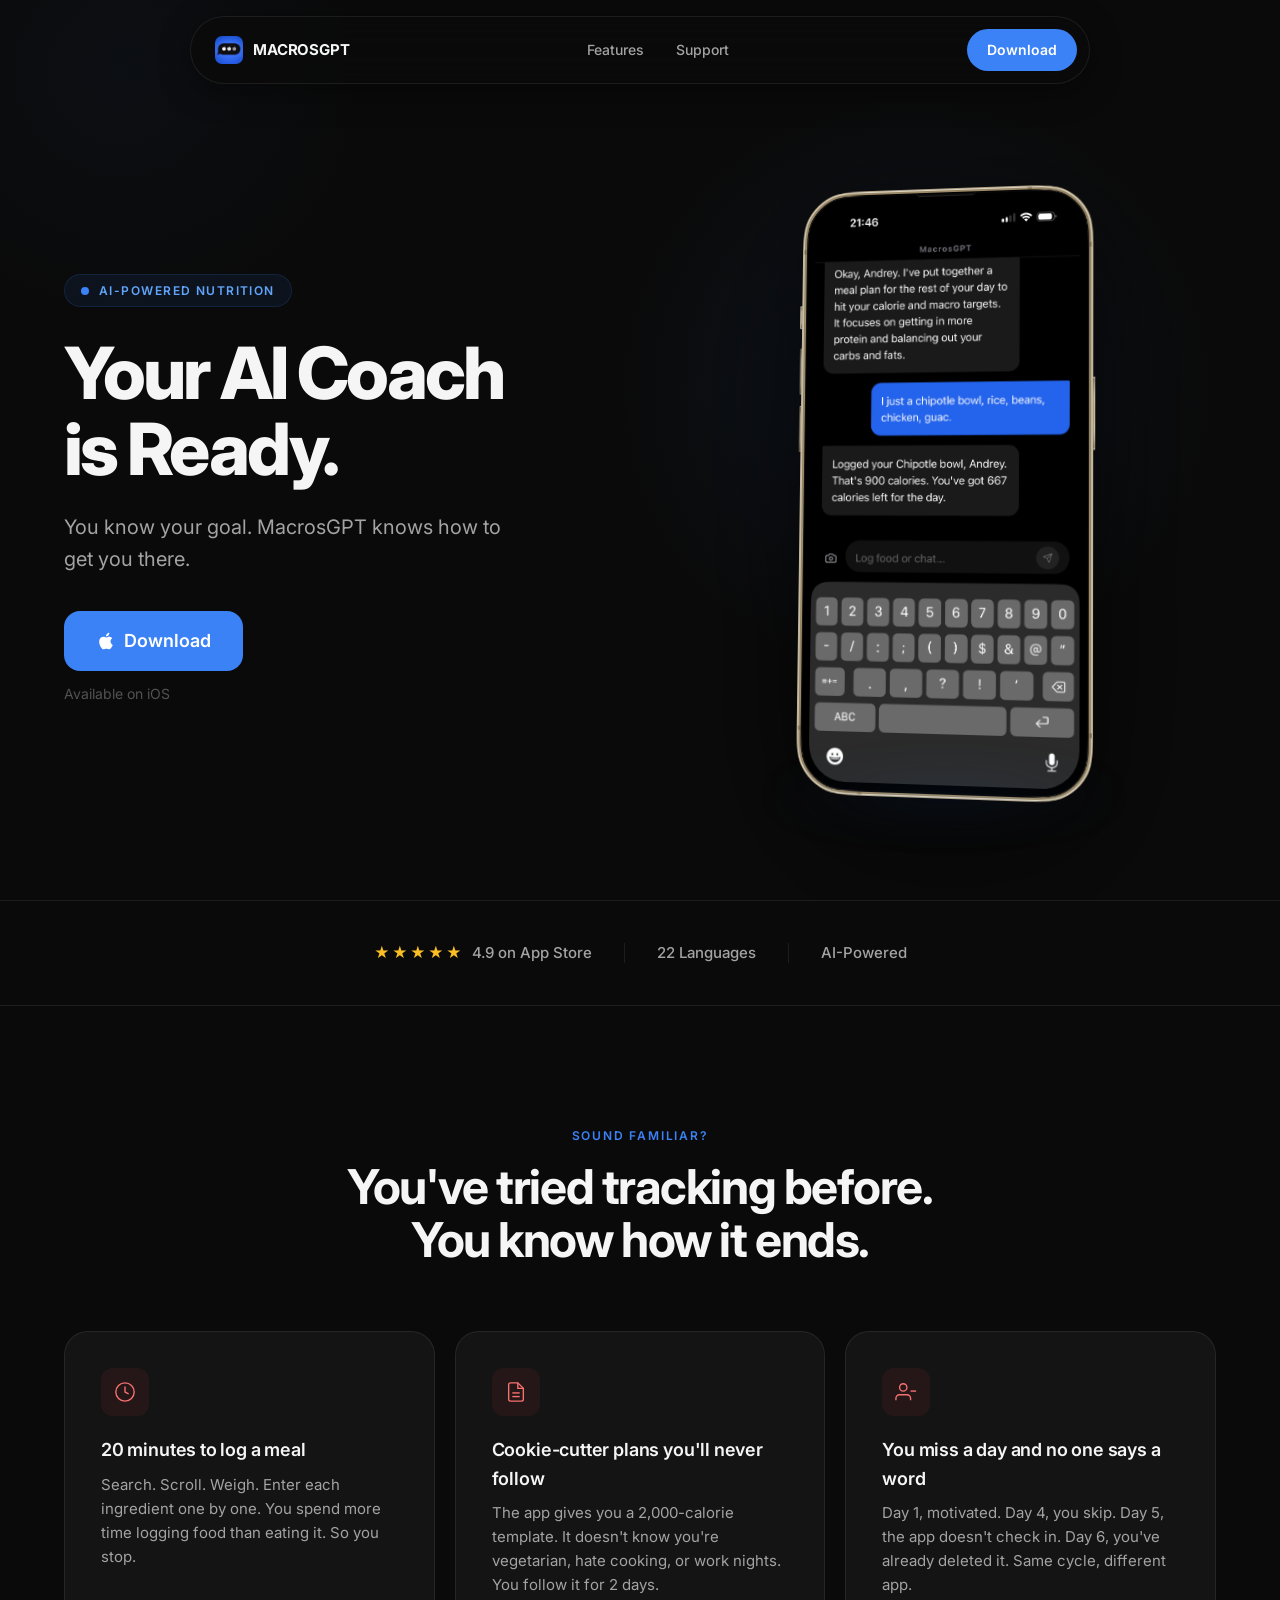
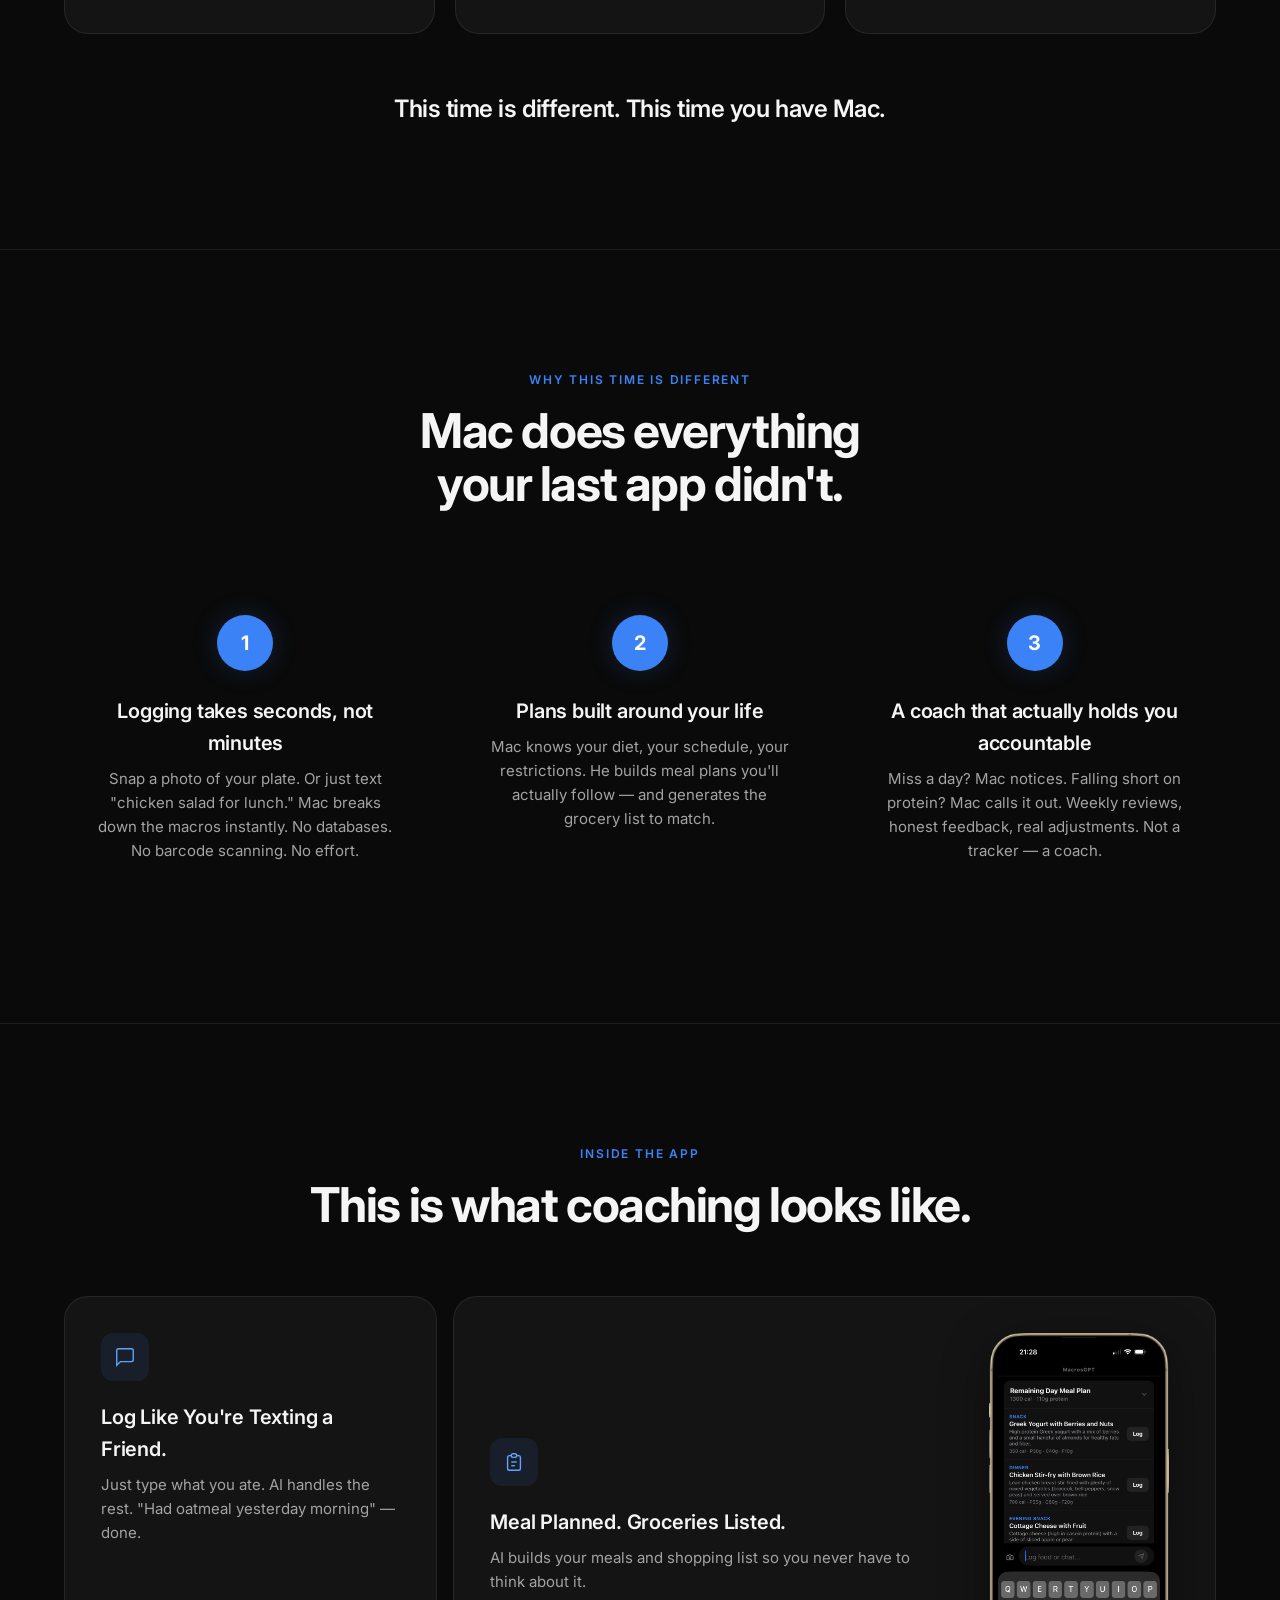
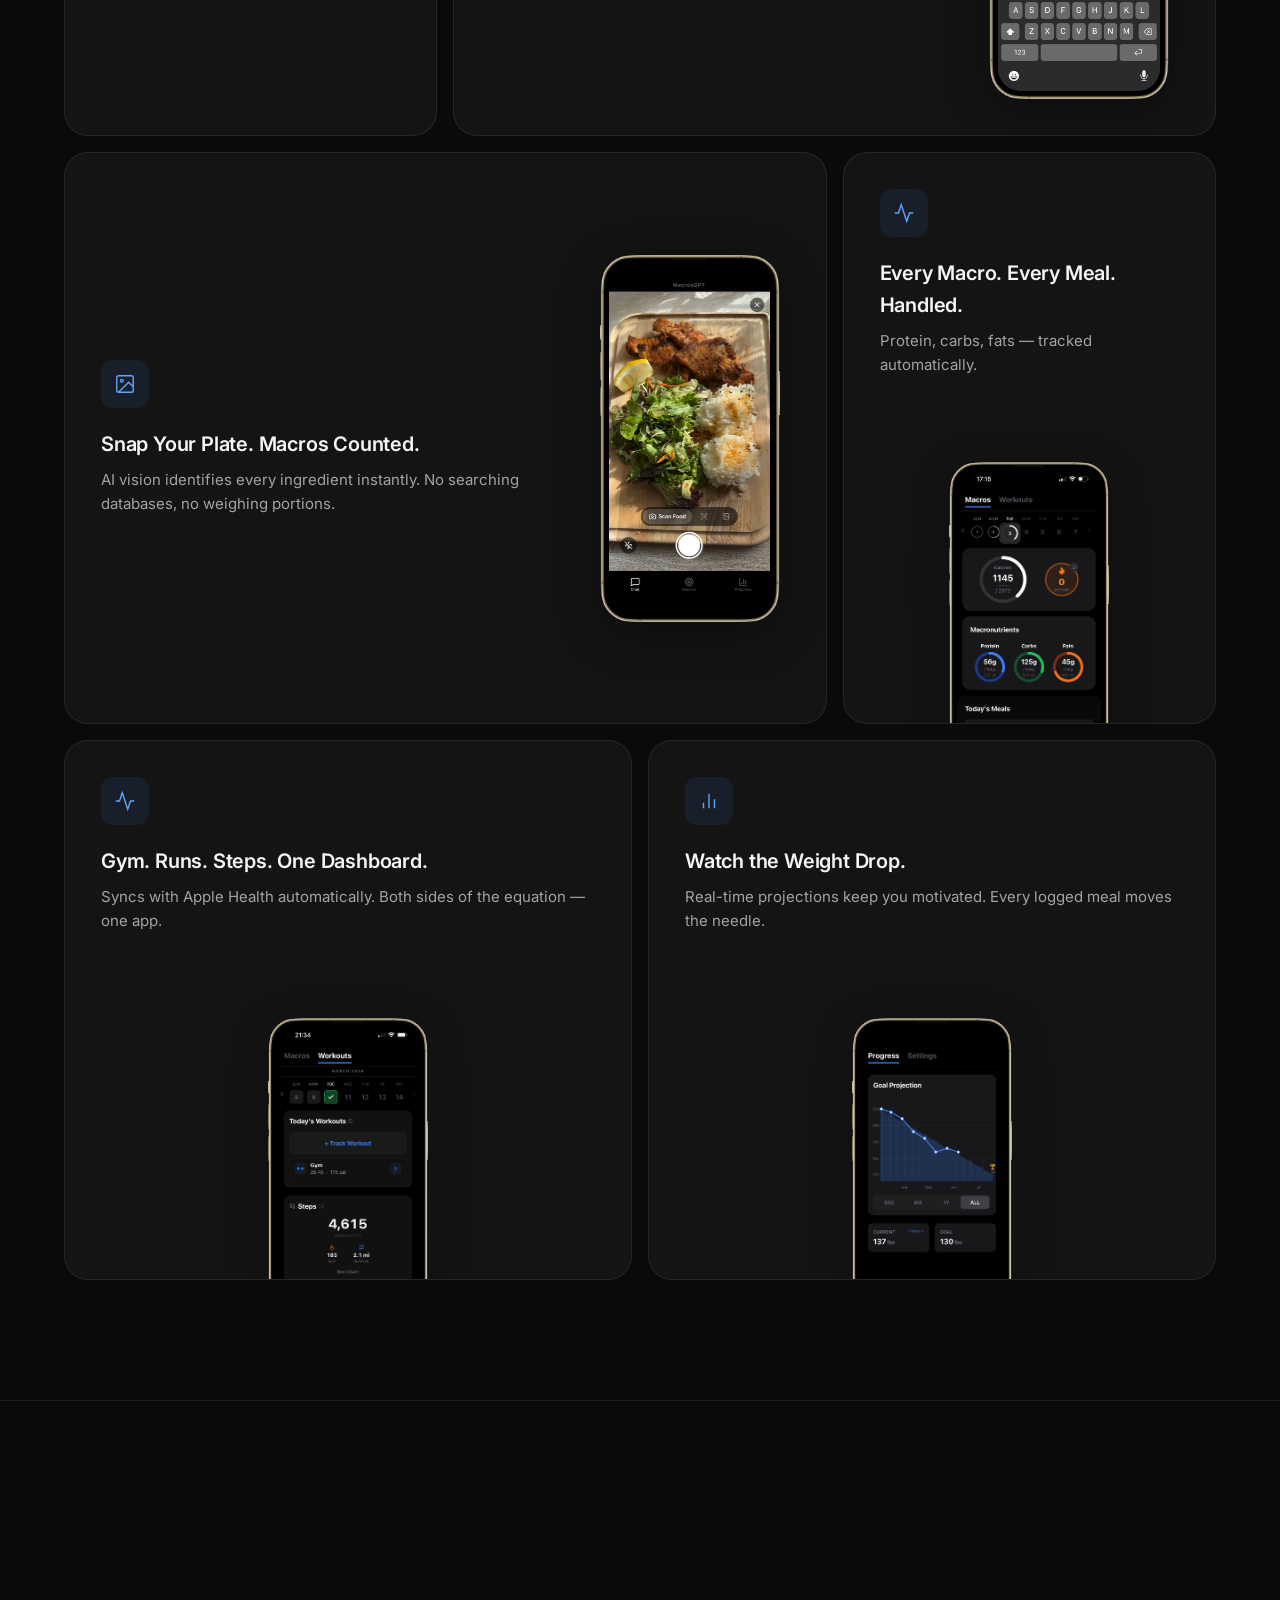
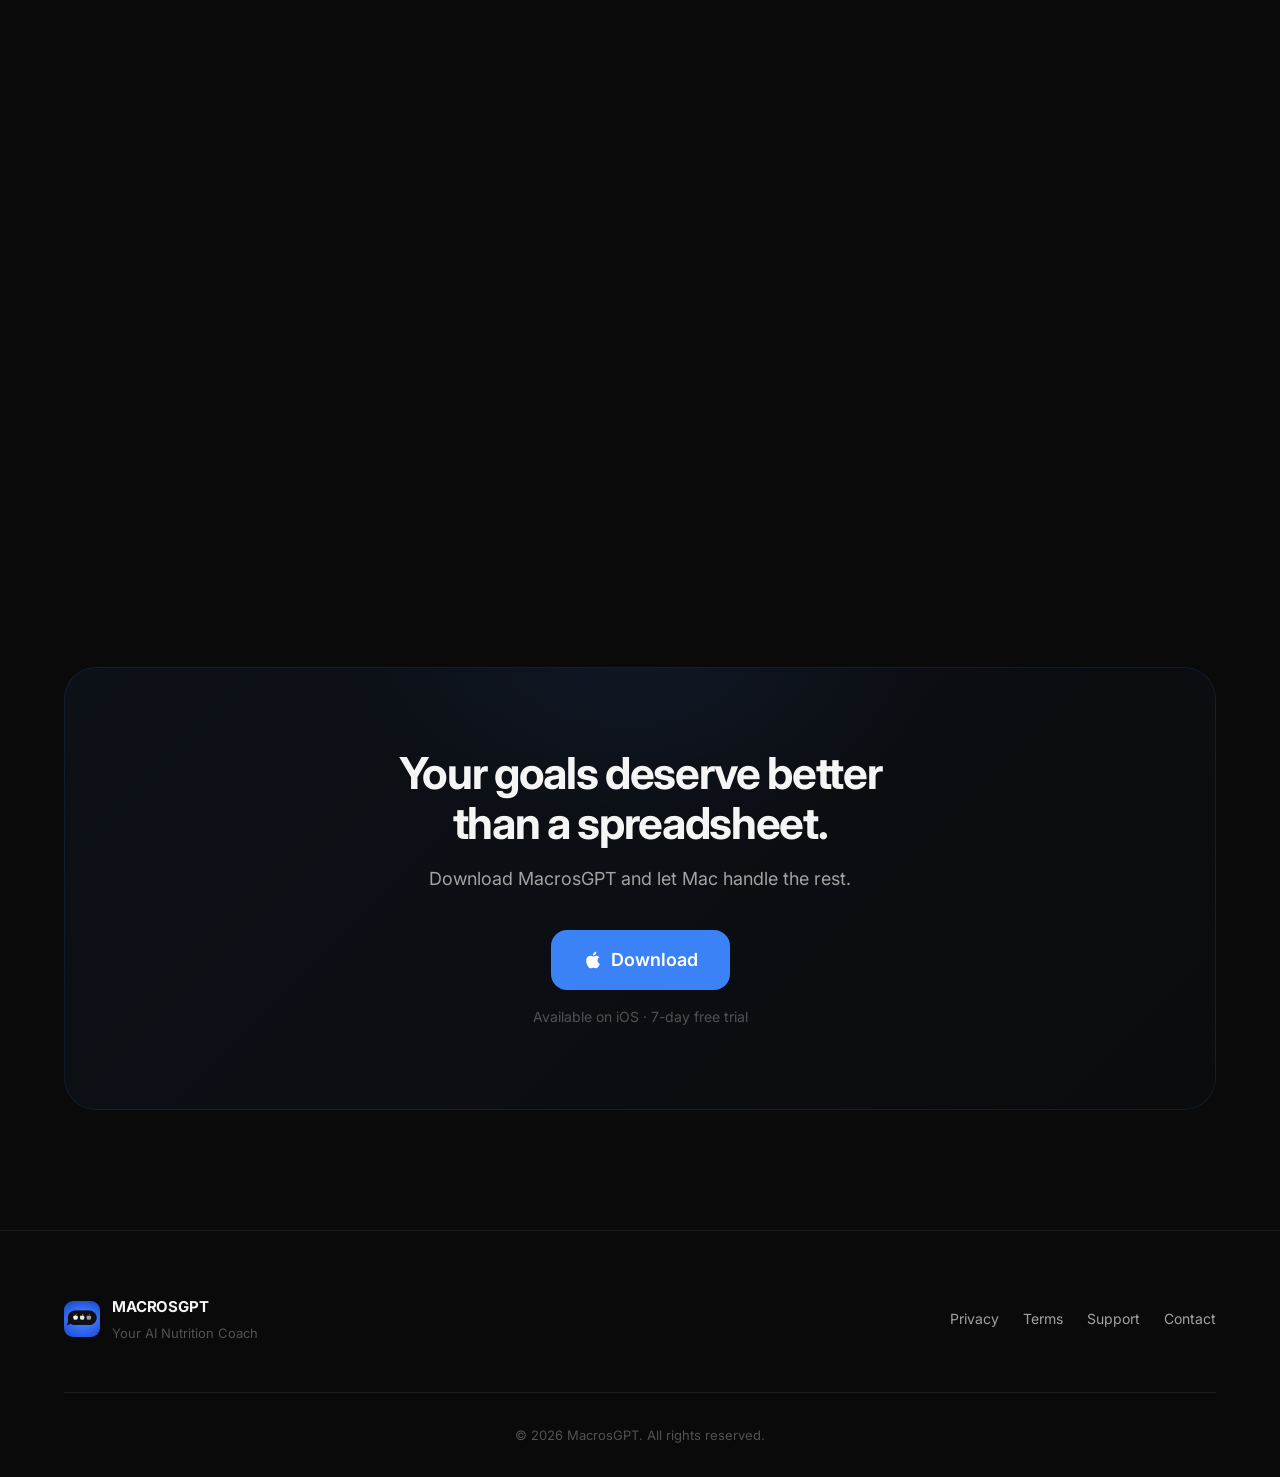
==== index.html @ 5e770112 "Initial commit: MacrosGPT landing page" ====
<!DOCTYPE html>
<html lang="en">

<head>
    <meta charset="UTF-8">
    <meta name="viewport" content="width=device-width, initial-scale=1.0">

    <!-- SEO -->
    <title>MacrosGPT — Your AI Nutrition Coach</title>
    <meta name="description"
        content="Stop counting calories. Snap a photo, chat with your AI coach Mac, and hit your macros effortlessly. Available on iOS.">
    <meta name="keywords"
        content="AI nutrition coach, macro tracker, calorie tracking app, AI food logging, meal planning app, MacrosGPT">

    <!-- Open Graph -->
    <meta property="og:title" content="MacrosGPT — Your AI Nutrition Coach">
    <meta property="og:description" content="Snap a photo. Chat with Mac. Hit your macros. Available on iOS.">
    <meta property="og:type" content="website">
    <meta property="og:url" content="https://macrosgpt.app">
    <meta property="og:image:width" content="1200">
    <meta property="og:image:height" content="630">

    <!-- Twitter -->
    <meta name="twitter:card" content="summary_large_image">
    <meta name="twitter:title" content="MacrosGPT — Your AI Nutrition Coach">
    <meta name="twitter:description" content="Snap a photo. Chat with Mac. Hit your macros.">

    <!-- App -->
    <meta name="apple-itunes-app" content="app-id=6756399923">
    <meta name="theme-color" content="#0a0a0a">
    <link rel="canonical" href="https://macrosgpt.app">

    <!-- Fonts -->
    <link rel="preconnect" href="https://fonts.googleapis.com">
    <link rel="preconnect" href="https://fonts.gstatic.com" crossorigin>
    <link href="https://fonts.googleapis.com/css2?family=Inter:wght@400;500;600;700;800&display=swap" rel="stylesheet">

    <!-- Styles -->
    <link rel="stylesheet" href="styles.css">
</head>

<body>
    <!-- Floating Nav Pill -->
    <nav class="nav-pill" id="nav">
        <div class="nav-inner">
            <a href="#" class="nav-logo">
                <img src="assets/icon.png" alt="" class="nav-icon">
                MACROSGPT
            </a>
            <div class="nav-links">
                <a href="#features" class="nav-link">Features</a>
                <a href="support.html" class="nav-link">Support</a>
            </div>
            <a href="https://apps.apple.com/app/id6756399923" class="nav-cta" target="_blank"
                rel="noopener">Download</a>
            <button class="mobile-menu-btn" id="mobile-menu-btn" aria-label="Toggle menu">
                <span></span>
                <span></span>
                <span></span>
            </button>
        </div>
    </nav>

    <!-- Mobile Menu -->
    <div class="mobile-menu" id="mobile-menu">
        <nav class="mobile-nav">
            <a href="#features" class="mobile-nav-link">Features</a>
            <a href="support.html" class="mobile-nav-link">Support</a>
            <a href="https://apps.apple.com/app/id6756399923" class="btn btn-primary" target="_blank"
                rel="noopener">Download</a>
        </nav>
    </div>

    <main>
        <!-- Hero -->
        <section class="hero">
            <div class="hero-glow"></div>
            <div class="hero-glow-2"></div>
            <div class="container hero-grid">
                <div class="hero-content">
                    <div class="micro-badge fade-in">
                        <span class="pulse-dot"></span>
                        AI-Powered Nutrition
                    </div>
                    <h1 class="hero-title fade-in">Your AI Coach<br>is Ready.</h1>
                    <p class="hero-sub fade-in">
                        You know your goal. MacrosGPT knows how to get you there.
                    </p>
                    <div class="hero-cta fade-in">
                        <a href="https://apps.apple.com/app/id6756399923" class="btn btn-primary btn-lg"
                            target="_blank" rel="noopener">
                            <svg class="btn-icon" viewBox="0 0 24 24" fill="currentColor" width="20" height="20">
                                <path
                                    d="M18.71 19.5c-.83 1.24-1.71 2.45-3.05 2.47-1.34.03-1.77-.79-3.29-.79-1.53 0-2 .77-3.27.82-1.31.05-2.3-1.32-3.14-2.53C4.25 17 2.94 12.45 4.7 9.39c.87-1.52 2.43-2.48 4.12-2.51 1.28-.02 2.5.87 3.29.87.78 0 2.26-1.07 3.81-.91.65.03 2.47.26 3.64 1.98-.09.06-2.17 1.28-2.15 3.81.03 3.02 2.65 4.03 2.68 4.04-.03.07-.42 1.44-1.38 2.83M13 3.5c.73-.83 1.94-1.46 2.94-1.5.13 1.17-.34 2.35-1.04 3.19-.69.85-1.83 1.51-2.95 1.42-.15-1.15.41-2.35 1.05-3.11z" />
                            </svg>
                            Download
                        </a>
                        <span class="hero-note">Available on iOS</span>
                    </div>
                </div>
                <div class="hero-phone fade-in">
                    <div class="phone-mockup phone-mockup-hero">
                        <img src="assets/mockup.png" class="mockup-frame" alt="" draggable="false">
                        <img src="assets/screen-chat.png" class="mockup-screen"
                            alt="MacrosGPT AI chat interface — snap a photo, get instant macro breakdown"
                            loading="eager">
                    </div>
                </div>
            </div>
        </section>

        <!-- Social Proof Bar -->
        <section class="proof-bar">
            <div class="container">
                <div class="proof-items fade-in">
                    <div class="proof-item">
                        <span class="proof-stars">★★★★★</span>
                        <span>4.9 on App Store</span>
                    </div>
                    <div class="proof-divider"></div>
                    <div class="proof-item">
                        <span>22 Languages</span>
                    </div>
                    <div class="proof-divider"></div>
                    <div class="proof-item">
                        <span>AI-Powered</span>
                    </div>
                </div>
            </div>
        </section>

        <!-- Problem -->
        <section class="problem">
            <div class="container">
                <span class="section-label fade-in">SOUND FAMILIAR?</span>
                <h2 class="section-title fade-in">You've tried tracking before.<br>You know how it ends.</h2>
                <div class="problem-grid">
                    <div class="problem-card fade-in">
                        <div class="problem-icon">
                            <svg viewBox="0 0 24 24" fill="none" stroke="currentColor" stroke-width="1.5">
                                <circle cx="12" cy="12" r="10" />
                                <polyline points="12 6 12 12 16 14" />
                            </svg>
                        </div>
                        <h3>20 minutes to log a meal</h3>
                        <p>Search. Scroll. Weigh. Enter each ingredient one by one. You spend more time logging food than eating it. So you stop.</p>
                    </div>
                    <div class="problem-card fade-in">
                        <div class="problem-icon">
                            <svg viewBox="0 0 24 24" fill="none" stroke="currentColor" stroke-width="1.5">
                                <path d="M14 2H6a2 2 0 00-2 2v16a2 2 0 002 2h12a2 2 0 002-2V8z" />
                                <polyline points="14 2 14 8 20 8" />
                                <line x1="16" y1="13" x2="8" y2="13" />
                                <line x1="16" y1="17" x2="8" y2="17" />
                            </svg>
                        </div>
                        <h3>Cookie-cutter plans you'll never follow</h3>
                        <p>The app gives you a 2,000-calorie template. It doesn't know you're vegetarian, hate cooking, or work nights. You follow it for 2 days.</p>
                    </div>
                    <div class="problem-card fade-in">
                        <div class="problem-icon">
                            <svg viewBox="0 0 24 24" fill="none" stroke="currentColor" stroke-width="1.5">
                                <path d="M17 21v-2a4 4 0 00-4-4H5a4 4 0 00-4 4v2" />
                                <circle cx="9" cy="7" r="4" />
                                <line x1="23" y1="11" x2="17" y2="11" />
                            </svg>
                        </div>
                        <h3>You miss a day and no one says a word</h3>
                        <p>Day 1, motivated. Day 4, you skip. Day 5, the app doesn't check in. Day 6, you've already deleted it. Same cycle, different app.</p>
                    </div>
                </div>
                <p class="problem-transition fade-in">This time is different. This time you have Mac.</p>
            </div>
        </section>

        <!-- How It Works (Solution) -->
        <section class="how-it-works">
            <div class="container">
                <span class="section-label fade-in">WHY THIS TIME IS DIFFERENT</span>
                <h2 class="section-title fade-in">Mac does everything<br>your last app didn't.</h2>
                <div class="steps-grid">
                    <div class="step fade-in">
                        <div class="step-number">1</div>
                        <h3>Logging takes seconds, not minutes</h3>
                        <p>Snap a photo of your plate. Or just text "chicken salad for lunch." Mac breaks down the macros instantly. No databases. No barcode scanning. No effort.</p>
                    </div>
                    <div class="step fade-in">
                        <div class="step-number">2</div>
                        <h3>Plans built around your life</h3>
                        <p>Mac knows your diet, your schedule, your restrictions. He builds meal plans you'll actually follow — and generates the grocery list to match.</p>
                    </div>
                    <div class="step fade-in">
                        <div class="step-number">3</div>
                        <h3>A coach that actually holds you accountable</h3>
                        <p>Miss a day? Mac notices. Falling short on protein? Mac calls it out. Weekly reviews, honest feedback, real adjustments. Not a tracker — a coach.</p>
                    </div>
                </div>
            </div>
        </section>

        <!-- Features Bento -->
        <section class="features" id="features">
            <div class="container">
                <span class="section-label fade-in">INSIDE THE APP</span>
                <h2 class="section-title fade-in">This is what coaching looks like.</h2>
                <div class="bento-grid">
                    <!-- Text Logging — text only -->
                    <div class="bento-card fade-in">
                        <div class="bento-icon">
                            <svg viewBox="0 0 24 24" fill="none" stroke="currentColor" stroke-width="1.5">
                                <path d="M21 15a2 2 0 01-2 2H7l-4 4V5a2 2 0 012-2h14a2 2 0 012 2z" />
                            </svg>
                        </div>
                        <h3>Log Like You're Texting a Friend.</h3>
                        <p>Just type what you ate. AI handles the rest. "Had oatmeal yesterday morning" — done.</p>
                    </div>

                    <!-- Meal Plans & Groceries — wide with screenshot -->
                    <div class="bento-card bento-wide bento-visual fade-in">
                        <div class="bento-text">
                            <div class="bento-icon">
                                <svg viewBox="0 0 24 24" fill="none" stroke="currentColor" stroke-width="1.5">
                                    <path d="M9 5H7a2 2 0 00-2 2v12a2 2 0 002 2h10a2 2 0 002-2V7a2 2 0 00-2-2h-2" />
                                    <rect x="9" y="3" width="6" height="4" rx="2" />
                                    <line x1="9" y1="12" x2="15" y2="12" />
                                    <line x1="9" y1="16" x2="13" y2="16" />
                                </svg>
                            </div>
                            <h3>Meal Planned. Groceries Listed.</h3>
                            <p>AI builds your meals and shopping list so you never have to think about it.</p>
                        </div>
                        <div class="bento-screenshot">
                            <div class="phone-mockup">
                                <img src="assets/mockup.png" class="mockup-frame" alt="" draggable="false">
                                <img src="assets/screen-plans.png" class="mockup-screen" alt="MacrosGPT AI meal plans and grocery lists" loading="lazy">
                            </div>
                        </div>
                    </div>

                    <!-- AI Photo Scanning — wide with screenshot -->
                    <div class="bento-card bento-wide bento-visual fade-in">
                        <div class="bento-text">
                            <div class="bento-icon">
                                <svg viewBox="0 0 24 24" fill="none" stroke="currentColor" stroke-width="1.5">
                                    <rect x="3" y="3" width="18" height="18" rx="2" ry="2" />
                                    <circle cx="8.5" cy="8.5" r="1.5" />
                                    <polyline points="21 15 16 10 5 21" />
                                </svg>
                            </div>
                            <h3>Snap Your Plate. Macros Counted.</h3>
                            <p>AI vision identifies every ingredient instantly. No searching databases, no weighing portions.</p>
                        </div>
                        <div class="bento-screenshot">
                            <div class="phone-mockup">
                                <img src="assets/mockup.png" class="mockup-frame" alt="" draggable="false">
                                <img src="assets/screen-camera.png" class="mockup-screen" alt="MacrosGPT camera scanning a meal" loading="lazy">
                            </div>
                        </div>
                    </div>

                    <!-- Macro Tracking — with screenshot -->
                    <div class="bento-card bento-has-img fade-in">
                        <div class="bento-icon">
                            <svg viewBox="0 0 24 24" fill="none" stroke="currentColor" stroke-width="1.5">
                                <path d="M22 12h-4l-3 9L9 3l-3 9H2" />
                            </svg>
                        </div>
                        <h3>Every Macro. Every Meal. Handled.</h3>
                        <p>Protein, carbs, fats — tracked automatically.</p>
                        <div class="bento-preview">
                            <div class="phone-mockup">
                                <img src="assets/mockup.png" class="mockup-frame" alt="" draggable="false">
                                <img src="assets/screen-macros.png" class="mockup-screen" alt="MacrosGPT macro tracking dashboard" loading="lazy">
                            </div>
                        </div>
                    </div>

                    <!-- Workout Tracking — with screenshot -->
                    <div class="bento-card bento-has-img fade-in">
                        <div class="bento-icon">
                            <svg viewBox="0 0 24 24" fill="none" stroke="currentColor" stroke-width="1.5">
                                <polyline points="22 12 18 12 15 21 9 3 6 12 2 12" />
                            </svg>
                        </div>
                        <h3>Gym. Runs. Steps. One Dashboard.</h3>
                        <p>Syncs with Apple Health automatically. Both sides of the equation — one app.</p>
                        <div class="bento-preview">
                            <div class="phone-mockup">
                                <img src="assets/mockup.png" class="mockup-frame" alt="" draggable="false">
                                <img src="assets/screen-workouts.png" class="mockup-screen" alt="MacrosGPT workout tracking screen" loading="lazy">
                            </div>
                        </div>
                    </div>

                    <!-- Goal Projection — with screenshot -->
                    <div class="bento-card bento-has-img fade-in">
                        <div class="bento-icon">
                            <svg viewBox="0 0 24 24" fill="none" stroke="currentColor" stroke-width="1.5">
                                <line x1="18" y1="20" x2="18" y2="10" />
                                <line x1="12" y1="20" x2="12" y2="4" />
                                <line x1="6" y1="20" x2="6" y2="14" />
                            </svg>
                        </div>
                        <h3>Watch the Weight Drop.</h3>
                        <p>Real-time projections keep you motivated. Every logged meal moves the needle.</p>
                        <div class="bento-preview">
                            <div class="phone-mockup">
                                <img src="assets/mockup.png" class="mockup-frame" alt="" draggable="false">
                                <img src="assets/screen-progress.png" class="mockup-screen" alt="MacrosGPT weight goal projection graph" loading="lazy">
                            </div>
                        </div>
                    </div>
                </div>
            </div>
        </section>

        <!-- Testimonials -->
        <section class="testimonials">
            <div class="container">
                <span class="section-label fade-in">REAL RESULTS</span>
                <h2 class="section-title fade-in">People who stopped dieting<br>and started living.</h2>
                <div class="testimonials-grid">
                    <div class="testimonial-card fade-in">
                        <div class="testimonial-stars">★★★★★</div>
                        <p class="testimonial-quote">"I just snap photos of my food and Mac does everything. I've tried
                            every tracker — this is the first one that stuck."</p>
                        <div class="testimonial-author">
                            <div class="author-avatar">L</div>
                            <div class="author-info">
                                <span class="author-name">Lauren M.</span>
                                <span class="author-result">Lost 22 lbs in 3 months</span>
                            </div>
                        </div>
                    </div>
                    <div class="testimonial-card fade-in">
                        <div class="testimonial-stars">★★★★★</div>
                        <p class="testimonial-quote">"Mac called me out for saying I was active but only logging one
                            workout a week. That honesty is why it works."</p>
                        <div class="testimonial-author">
                            <div class="author-avatar">M</div>
                            <div class="author-info">
                                <span class="author-name">Marcus T.</span>
                                <span class="author-result">Gained 15 lbs of muscle</span>
                            </div>
                        </div>
                    </div>
                    <div class="testimonial-card fade-in">
                        <div class="testimonial-stars">★★★★★</div>
                        <p class="testimonial-quote">"I'm vegetarian and Mac actually remembers. The meal plans fit my
                            life. I stopped stressing about food entirely."</p>
                        <div class="testimonial-author">
                            <div class="author-avatar">J</div>
                            <div class="author-info">
                                <span class="author-name">Jessica R.</span>
                                <span class="author-result">Maintained for 6 months</span>
                            </div>
                        </div>
                    </div>
                </div>
            </div>
        </section>

        <!-- Final CTA -->
        <section class="final-cta">
            <div class="container">
                <div class="cta-card fade-in">
                    <div class="cta-glow"></div>
                    <h2 class="cta-title">Your goals deserve better<br>than a spreadsheet.</h2>
                    <p class="cta-sub">Download MacrosGPT and let Mac handle the rest.</p>
                    <a href="https://apps.apple.com/app/id6756399923" class="btn btn-primary btn-lg" target="_blank"
                        rel="noopener">
                        <svg class="btn-icon" viewBox="0 0 24 24" fill="currentColor" width="20" height="20">
                            <path
                                d="M18.71 19.5c-.83 1.24-1.71 2.45-3.05 2.47-1.34.03-1.77-.79-3.29-.79-1.53 0-2 .77-3.27.82-1.31.05-2.3-1.32-3.14-2.53C4.25 17 2.94 12.45 4.7 9.39c.87-1.52 2.43-2.48 4.12-2.51 1.28-.02 2.5.87 3.29.87.78 0 2.26-1.07 3.81-.91.65.03 2.47.26 3.64 1.98-.09.06-2.17 1.28-2.15 3.81.03 3.02 2.65 4.03 2.68 4.04-.03.07-.42 1.44-1.38 2.83M13 3.5c.73-.83 1.94-1.46 2.94-1.5.13 1.17-.34 2.35-1.04 3.19-.69.85-1.83 1.51-2.95 1.42-.15-1.15.41-2.35 1.05-3.11z" />
                        </svg>
                        Download
                    </a>
                    <span class="cta-note">Available on iOS · 7-day free trial</span>
                </div>
            </div>
        </section>
    </main>

    <!-- Footer -->
    <footer class="footer">
        <div class="container">
            <div class="footer-inner">
                <div class="footer-brand">
                    <img src="assets/icon.png" alt="" class="footer-icon">
                    <div class="footer-brand-text">
                        <span class="footer-logo">MACROSGPT</span>
                        <span class="footer-tagline">Your AI Nutrition Coach</span>
                    </div>
                </div>
                <div class="footer-links">
                    <a href="privacy.html">Privacy</a>
                    <a href="terms.html">Terms</a>
                    <a href="support.html">Support</a>
                    <a href="mailto:support@macrosgpt.app">Contact</a>
                </div>
            </div>
            <div class="footer-bottom">
                <p>&copy; 2026 MacrosGPT. All rights reserved.</p>
            </div>
        </div>
    </footer>

    <!-- Structured Data -->
    <script type="application/ld+json">
    {
        "@context": "https://schema.org",
        "@type": "MobileApplication",
        "name": "MacrosGPT",
        "operatingSystem": "iOS",
        "applicationCategory": "HealthApplication",
        "offers": {
            "@type": "Offer",
            "price": "0",
            "priceCurrency": "USD"
        },
        "aggregateRating": {
            "@type": "AggregateRating",
            "ratingValue": "4.9",
            "ratingCount": "500"
        },
        "description": "AI-powered macro tracking and nutrition coaching. Snap photos, chat with your AI coach Mac, get personalized meal plans.",
        "author": {
            "@type": "Organization",
            "name": "MacrosGPT"
        }
    }
    </script>
    <script src="script.js"></script>
</body>

</html>
---- styles.css ----
/* =========================================
   MacrosGPT — Dark Theme
   0.1% Design System
   ========================================= */

:root {
    /* Colors — Dark */
    --color-background: #0a0a0a;
    --color-surface: #141414;
    --color-surface-hover: #1a1a1a;
    --color-text-primary: #f5f5f5;
    --color-text-secondary: #a3a3a3;
    --color-text-tertiary: #525252;
    --color-accent: #3b82f6;
    --color-accent-hover: #60a5fa;
    --color-accent-light: rgba(59, 130, 246, 0.1);
    --color-border: rgba(255, 255, 255, 0.08);
    --color-border-light: rgba(255, 255, 255, 0.04);

    /* Typography */
    --font-family: 'Inter', -apple-system, BlinkMacSystemFont, 'Segoe UI', Roboto, sans-serif;

    /* Spacing */
    --section-pad: 120px;

    /* Radii */
    --radius-sm: 8px;
    --radius-md: 12px;
    --radius-lg: 16px;
    --radius-xl: 24px;
    --radius-2xl: 32px;
    --radius-pill: 9999px;

    /* Motion */
    --ease: cubic-bezier(0.16, 1, 0.3, 1);
}

/* =========================================
   Reset
   ========================================= */
*,
*::before,
*::after {
    box-sizing: border-box;
    margin: 0;
    padding: 0;
}

html {
    scroll-behavior: smooth;
    font-size: 16px;
}

body {
    font-family: var(--font-family);
    font-size: 1rem;
    line-height: 1.6;
    color: var(--color-text-primary);
    background-color: var(--color-background);
    -webkit-font-smoothing: antialiased;
    -moz-osx-font-smoothing: grayscale;
}

a {
    color: inherit;
    text-decoration: none;
}

img {
    max-width: 100%;
    height: auto;
    display: block;
}

button {
    font-family: inherit;
    cursor: pointer;
    border: none;
    background: none;
}

ul,
ol {
    list-style: none;
}

/* =========================================
   Layout
   ========================================= */
.container {
    width: 100%;
    max-width: 1200px;
    margin: 0 auto;
    padding: 0 24px;
}

/* =========================================
   Typography
   ========================================= */
.section-label {
    display: block;
    font-size: 0.75rem;
    font-weight: 600;
    text-transform: uppercase;
    letter-spacing: 0.15em;
    color: var(--color-accent);
    margin-bottom: 16px;
    text-align: center;
}

.section-title {
    font-size: clamp(2rem, 4vw, 3rem);
    font-weight: 700;
    color: var(--color-text-primary);
    letter-spacing: -0.03em;
    line-height: 1.1;
    margin-bottom: 64px;
    text-align: center;
}

/* =========================================
   Buttons
   ========================================= */
.btn {
    display: inline-flex;
    align-items: center;
    justify-content: center;
    gap: 8px;
    font-weight: 600;
    font-size: 1rem;
    padding: 12px 24px;
    border-radius: var(--radius-md);
    border: none;
    transition: all 0.3s var(--ease);
    cursor: pointer;
}

.btn-primary {
    background-color: var(--color-accent);
    color: white;
}

.btn-primary:hover {
    background-color: var(--color-accent-hover);
    transform: translateY(-2px);
    box-shadow: 0 0 30px rgba(59, 130, 246, 0.35);
}

.btn-primary:active {
    transform: translateY(0) scale(0.98);
}

.btn-lg {
    padding: 16px 32px;
    font-size: 1.125rem;
    border-radius: var(--radius-lg);
}

.btn-icon {
    width: 20px;
    height: 20px;
}

/* =========================================
   Floating Nav Pill
   ========================================= */
.nav-pill {
    position: fixed;
    top: 16px;
    left: 50%;
    transform: translateX(-50%);
    z-index: 100;
    width: 90%;
    max-width: 900px;
}

.nav-inner {
    display: flex;
    align-items: center;
    justify-content: space-between;
    padding: 12px 12px 12px 24px;
    background: rgba(10, 10, 10, 0.7);
    backdrop-filter: blur(20px);
    -webkit-backdrop-filter: blur(20px);
    border: 1px solid rgba(255, 255, 255, 0.08);
    border-radius: var(--radius-pill);
    box-shadow: 0 8px 32px rgba(0, 0, 0, 0.4);
}

.nav-logo {
    display: flex;
    align-items: center;
    gap: 10px;
    font-size: 0.9375rem;
    font-weight: 700;
    letter-spacing: -0.01em;
    color: var(--color-text-primary);
}

.nav-icon {
    width: 28px;
    height: 28px;
    border-radius: 7px;
}

.nav-links {
    display: flex;
    align-items: center;
    gap: 32px;
}

.nav-link {
    font-size: 0.875rem;
    font-weight: 500;
    color: var(--color-text-secondary);
    transition: color 0.2s ease;
}

.nav-link:hover {
    color: var(--color-text-primary);
}

.nav-cta {
    background: var(--color-accent);
    color: white;
    padding: 10px 20px;
    border-radius: var(--radius-pill);
    font-size: 0.875rem;
    font-weight: 600;
    transition: all 0.2s ease;
}

.nav-cta:hover {
    background: var(--color-accent-hover);
    box-shadow: 0 0 20px rgba(59, 130, 246, 0.3);
}

/* Mobile Menu Button (inside nav pill) */
.mobile-menu-btn {
    display: none;
    flex-direction: column;
    gap: 5px;
    width: 24px;
    padding: 4px 0;
}

.mobile-menu-btn span {
    display: block;
    width: 100%;
    height: 2px;
    background-color: var(--color-text-primary);
    border-radius: 2px;
    transition: all 0.2s ease;
}

.mobile-menu-btn.active span:nth-child(1) {
    transform: rotate(45deg) translate(5px, 5px);
}

.mobile-menu-btn.active span:nth-child(2) {
    opacity: 0;
}

.mobile-menu-btn.active span:nth-child(3) {
    transform: rotate(-45deg) translate(5px, -5px);
}

/* Mobile Menu Overlay */
.mobile-menu {
    display: none;
    position: fixed;
    top: 80px;
    left: 0;
    right: 0;
    bottom: 0;
    z-index: 90;
    background-color: var(--color-background);
    padding: 24px;
    opacity: 0;
    visibility: hidden;
    transition: all 0.2s ease;
}

.mobile-menu.active {
    opacity: 1;
    visibility: visible;
}

.mobile-nav {
    display: flex;
    flex-direction: column;
    gap: 16px;
}

.mobile-nav-link {
    font-size: 1.25rem;
    font-weight: 600;
    color: var(--color-text-primary);
    padding: 12px 0;
    border-bottom: 1px solid var(--color-border);
}

/* =========================================
   Hero
   ========================================= */
.hero {
    position: relative;
    padding: 160px 0 80px;
    overflow: hidden;
    min-height: 100vh;
    display: flex;
    align-items: center;
}

.hero-glow {
    position: absolute;
    top: 10%;
    right: 5%;
    width: 600px;
    height: 600px;
    background: radial-gradient(circle, rgba(59, 130, 246, 0.1) 0%, transparent 70%);
    pointer-events: none;
    z-index: 0;
}

.hero-glow-2 {
    position: absolute;
    top: -20%;
    left: -10%;
    width: 500px;
    height: 500px;
    background: radial-gradient(circle, rgba(59, 130, 246, 0.04) 0%, transparent 70%);
    pointer-events: none;
    z-index: 0;
}

.hero-grid {
    position: relative;
    z-index: 1;
    display: grid;
    grid-template-columns: 1fr 1fr;
    gap: 64px;
    align-items: center;
}

.hero-content {
    max-width: 560px;
}

/* Micro Badge */
.micro-badge {
    display: inline-flex;
    align-items: center;
    gap: 10px;
    padding: 6px 16px;
    background: rgba(59, 130, 246, 0.08);
    border: 1px solid rgba(59, 130, 246, 0.15);
    border-radius: var(--radius-pill);
    font-size: 0.75rem;
    font-weight: 600;
    color: var(--color-accent-hover);
    text-transform: uppercase;
    letter-spacing: 0.12em;
    margin-bottom: 28px;
}

.pulse-dot {
    position: relative;
    width: 8px;
    height: 8px;
    display: inline-block;
}

.pulse-dot::before {
    content: '';
    position: absolute;
    inset: 0;
    border-radius: 50%;
    background: var(--color-accent);
}

.pulse-dot::after {
    content: '';
    position: absolute;
    inset: -2px;
    border-radius: 50%;
    background: var(--color-accent);
    animation: pulse 2s ease-out infinite;
    opacity: 0;
}

@keyframes pulse {
    0% {
        transform: scale(1);
        opacity: 0.6;
    }

    100% {
        transform: scale(2.5);
        opacity: 0;
    }
}

.hero-title {
    font-size: clamp(2.75rem, 6vw, 4.5rem);
    font-weight: 800;
    line-height: 1.05;
    letter-spacing: -0.04em;
    color: var(--color-text-primary);
    margin-bottom: 24px;
}

.hero-sub {
    font-size: 1.25rem;
    color: var(--color-text-secondary);
    line-height: 1.6;
    margin-bottom: 36px;
    max-width: 460px;
}

.hero-cta {
    display: flex;
    flex-direction: column;
    align-items: flex-start;
    gap: 12px;
}

.hero-note {
    font-size: 0.875rem;
    color: var(--color-text-tertiary);
}

/* Phone Mockup — Real Device Frame */
.phone-mockup {
    position: relative;
    aspect-ratio: 1022 / 2082;
    width: 100%;
}

.mockup-frame {
    width: 100%;
    height: 100%;
    display: block;
    pointer-events: none;
    user-select: none;
}

.mockup-screen {
    position: absolute;
    left: 5.088%;
    top: 2.210%;
    width: 89.824%;
    height: 95.581%;
    border-radius: 13.725% / 6.332%;
    object-fit: cover;
    object-position: top;
    pointer-events: none;
}

/* Hero Phone */
.hero-phone {
    display: flex;
    justify-content: center;
    align-items: center;
    position: relative;
}

.phone-mockup-hero {
    width: 300px;
    filter: drop-shadow(0 50px 80px rgba(0, 0, 0, 0.5)) drop-shadow(0 20px 30px rgba(0, 0, 0, 0.3));
    transform: perspective(1200px) rotateY(-8deg) rotateX(3deg);
    transition: transform 0.6s var(--ease);
}

.phone-mockup-hero:hover {
    transform: perspective(1200px) rotateY(-12deg) rotateX(6deg) scale(1.02);
}

/* Phone shadow */
.hero-phone::after {
    content: '';
    position: absolute;
    bottom: -30px;
    left: 15%;
    right: 15%;
    height: 60px;
    background: radial-gradient(ellipse, rgba(59, 130, 246, 0.1) 0%, transparent 70%);
    filter: blur(20px);
    pointer-events: none;
}

/* =========================================
   Social Proof Bar
   ========================================= */
.proof-bar {
    padding: 40px 0;
    border-top: 1px solid var(--color-border);
    border-bottom: 1px solid var(--color-border);
}

.proof-items {
    display: flex;
    align-items: center;
    justify-content: center;
    gap: 32px;
}

.proof-item {
    display: flex;
    align-items: center;
    gap: 8px;
    font-size: 0.9375rem;
    font-weight: 500;
    color: var(--color-text-secondary);
}

.proof-stars {
    color: #fbbf24;
    letter-spacing: 2px;
}

.proof-divider {
    width: 1px;
    height: 20px;
    background: var(--color-border);
}

/* =========================================
   Problem Section
   ========================================= */
.problem {
    padding: var(--section-pad) 0;
}

.problem-grid {
    display: grid;
    grid-template-columns: repeat(3, 1fr);
    gap: 20px;
    margin-bottom: 56px;
}

.problem-card {
    background: var(--color-surface);
    border: 1px solid var(--color-border);
    border-radius: var(--radius-xl);
    padding: 36px;
    transition: all 0.3s var(--ease);
}

.problem-card:hover {
    border-color: rgba(255, 255, 255, 0.12);
    transform: translateY(-2px);
}

.problem-icon {
    width: 48px;
    height: 48px;
    border-radius: var(--radius-md);
    background: rgba(239, 68, 68, 0.08);
    display: flex;
    align-items: center;
    justify-content: center;
    margin-bottom: 20px;
}

.problem-icon svg {
    width: 22px;
    height: 22px;
    stroke: #f87171;
}

.problem-card h3 {
    font-size: 1.125rem;
    font-weight: 600;
    color: var(--color-text-primary);
    margin-bottom: 8px;
    letter-spacing: -0.01em;
}

.problem-card p {
    font-size: 0.9375rem;
    color: var(--color-text-secondary);
    line-height: 1.6;
}

.problem-transition {
    text-align: center;
    font-size: 1.5rem;
    font-weight: 600;
    color: var(--color-text-primary);
    letter-spacing: -0.02em;
}

/* Stagger */
.problem-grid .problem-card:nth-child(1) {
    transition-delay: 0ms;
}

.problem-grid .problem-card:nth-child(2) {
    transition-delay: 75ms;
}

.problem-grid .problem-card:nth-child(3) {
    transition-delay: 150ms;
}

/* =========================================
   How It Works
   ========================================= */
.how-it-works {
    padding: var(--section-pad) 0;
    border-top: 1px solid var(--color-border);
}

.steps-grid {
    display: grid;
    grid-template-columns: repeat(3, 1fr);
    gap: 32px;
}

.step {
    text-align: center;
    padding: 40px 24px;
}

.step-number {
    width: 56px;
    height: 56px;
    border-radius: var(--radius-pill);
    background: var(--color-accent);
    color: white;
    font-size: 1.25rem;
    font-weight: 700;
    display: flex;
    align-items: center;
    justify-content: center;
    margin: 0 auto 24px;
    box-shadow: 0 0 30px -5px rgba(59, 130, 246, 0.3);
}

.step h3 {
    font-size: 1.25rem;
    font-weight: 600;
    color: var(--color-text-primary);
    margin-bottom: 8px;
    letter-spacing: -0.01em;
}

.step p {
    font-size: 0.9375rem;
    color: var(--color-text-secondary);
    line-height: 1.6;
    max-width: 300px;
    margin: 0 auto;
}

/* Stagger */
.steps-grid .step:nth-child(1) {
    transition-delay: 0ms;
}

.steps-grid .step:nth-child(2) {
    transition-delay: 100ms;
}

.steps-grid .step:nth-child(3) {
    transition-delay: 200ms;
}

/* =========================================
   Features Bento Grid
   ========================================= */
.features {
    padding: var(--section-pad) 0;
    border-top: 1px solid var(--color-border);
}

.bento-grid {
    display: grid;
    grid-template-columns: repeat(6, 1fr);
    gap: 16px;
}

.bento-card {
    grid-column: span 2;
    background: var(--color-surface);
    border: 1px solid var(--color-border);
    border-radius: var(--radius-xl);
    padding: 36px;
    transition: all 0.3s var(--ease);
}

.bento-card:hover {
    border-color: rgba(59, 130, 246, 0.25);
    transform: translateY(-4px);
    box-shadow: 0 10px 40px -10px rgba(59, 130, 246, 0.12);
}

.bento-wide {
    grid-column: span 4;
}

/* Last row: two cards fill evenly */
.bento-card:nth-child(5),
.bento-card:nth-child(6) {
    grid-column: span 3;
}

.bento-icon {
    width: 48px;
    height: 48px;
    border-radius: var(--radius-md);
    background: var(--color-accent-light);
    display: flex;
    align-items: center;
    justify-content: center;
    margin-bottom: 20px;
}

.bento-icon svg {
    width: 22px;
    height: 22px;
    stroke: var(--color-accent-hover);
}

.bento-card h3 {
    font-size: 1.25rem;
    font-weight: 600;
    color: var(--color-text-primary);
    margin-bottom: 8px;
    letter-spacing: -0.01em;
}

.bento-card p {
    font-size: 0.9375rem;
    color: var(--color-text-secondary);
    line-height: 1.6;
}

/* Bento — Wide card with screenshot (side-by-side layout) */
.bento-visual {
    display: flex;
    align-items: center;
    gap: 32px;
    padding: 36px;
    overflow: hidden;
}

.bento-text {
    flex: 1;
    min-width: 0;
}

.bento-screenshot {
    flex: 0 0 200px;
    display: flex;
    justify-content: center;
}

.bento-screenshot .phone-mockup {
    width: 180px;
    filter: drop-shadow(0 12px 24px rgba(0, 0, 0, 0.4));
}

/* Bento — Regular card with screenshot preview (peeks from bottom) */
.bento-has-img {
    display: flex;
    flex-direction: column;
    padding-bottom: 0;
    overflow: hidden;
}

.bento-preview {
    margin-top: 20px;
    display: flex;
    justify-content: center;
    flex: 1;
    min-height: 0;
}

.bento-preview .phone-mockup {
    width: 160px;
    filter: drop-shadow(0 8px 20px rgba(0, 0, 0, 0.3));
    transform: translateY(20%);
}

/* Stagger */
.bento-grid .bento-card:nth-child(1) {
    transition-delay: 0ms;
}

.bento-grid .bento-card:nth-child(2) {
    transition-delay: 60ms;
}

.bento-grid .bento-card:nth-child(3) {
    transition-delay: 120ms;
}

.bento-grid .bento-card:nth-child(4) {
    transition-delay: 180ms;
}

.bento-grid .bento-card:nth-child(5) {
    transition-delay: 240ms;
}

.bento-grid .bento-card:nth-child(6) {
    transition-delay: 300ms;
}

/* =========================================
   Testimonials
   ========================================= */
.testimonials {
    padding: var(--section-pad) 0;
    border-top: 1px solid var(--color-border);
}

.testimonials-grid {
    display: grid;
    grid-template-columns: repeat(3, 1fr);
    gap: 20px;
}

.testimonial-card {
    background: var(--color-surface);
    border: 1px solid var(--color-border);
    border-radius: var(--radius-xl);
    padding: 36px;
    transition: all 0.3s var(--ease);
}

.testimonial-card:hover {
    border-color: rgba(255, 255, 255, 0.12);
    transform: translateY(-2px);
}

.testimonial-stars {
    color: #fbbf24;
    font-size: 0.875rem;
    letter-spacing: 2px;
    margin-bottom: 20px;
}

.testimonial-quote {
    font-size: 1.0625rem;
    line-height: 1.7;
    color: var(--color-text-primary);
    margin-bottom: 24px;
}

.testimonial-author {
    display: flex;
    align-items: center;
    gap: 12px;
}

.author-avatar {
    width: 40px;
    height: 40px;
    background: linear-gradient(135deg, var(--color-accent) 0%, #8b5cf6 100%);
    border-radius: var(--radius-pill);
    display: flex;
    align-items: center;
    justify-content: center;
    color: white;
    font-weight: 600;
    font-size: 1rem;
    flex-shrink: 0;
}

.author-info {
    display: flex;
    flex-direction: column;
}

.author-name {
    font-weight: 600;
    font-size: 0.9375rem;
    color: var(--color-text-primary);
}

.author-result {
    font-size: 0.8125rem;
    color: var(--color-accent-hover);
    font-weight: 500;
}

/* Stagger */
.testimonials-grid .testimonial-card:nth-child(1) {
    transition-delay: 0ms;
}

.testimonials-grid .testimonial-card:nth-child(2) {
    transition-delay: 100ms;
}

.testimonials-grid .testimonial-card:nth-child(3) {
    transition-delay: 200ms;
}

/* =========================================
   FAQ
   ========================================= */
.faq {
    padding: var(--section-pad) 0;
    border-top: 1px solid var(--color-border);
}

.faq-list {
    max-width: 720px;
    margin: 0 auto;
}

.faq-item {
    border-bottom: 1px solid var(--color-border);
}

.faq-item:first-child {
    border-top: 1px solid var(--color-border);
}

.faq-question {
    width: 100%;
    display: flex;
    align-items: center;
    justify-content: space-between;
    padding: 24px 0;
    font-size: 1.0625rem;
    font-weight: 600;
    color: var(--color-text-primary);
    text-align: left;
    transition: color 0.2s ease;
}

.faq-question:hover {
    color: var(--color-accent-hover);
}

.faq-chevron {
    width: 20px;
    height: 20px;
    stroke: var(--color-text-tertiary);
    transition: transform 0.3s var(--ease);
    flex-shrink: 0;
}

.faq-item.active .faq-chevron {
    transform: rotate(180deg);
}

.faq-answer {
    max-height: 0;
    overflow: hidden;
    transition: max-height 0.4s var(--ease), padding 0.4s var(--ease);
}

.faq-item.active .faq-answer {
    max-height: 500px;
    padding-bottom: 24px;
}

.faq-answer p {
    font-size: 0.9375rem;
    color: var(--color-text-secondary);
    line-height: 1.7;
}

.faq-answer a {
    color: var(--color-accent-hover);
    text-decoration: underline;
    text-underline-offset: 2px;
}

/* =========================================
   Final CTA
   ========================================= */
.final-cta {
    padding: var(--section-pad) 0;
}

.cta-card {
    position: relative;
    text-align: center;
    padding: 80px 40px;
    border-radius: var(--radius-2xl);
    background: linear-gradient(135deg, rgba(59, 130, 246, 0.06), rgba(59, 130, 246, 0.02));
    border: 1px solid rgba(59, 130, 246, 0.12);
    overflow: hidden;
}

.cta-glow {
    position: absolute;
    top: -50%;
    left: 50%;
    transform: translateX(-50%);
    width: 600px;
    height: 400px;
    background: radial-gradient(ellipse, rgba(59, 130, 246, 0.08) 0%, transparent 70%);
    pointer-events: none;
}

.cta-title {
    font-size: clamp(1.75rem, 4vw, 2.75rem);
    font-weight: 700;
    color: var(--color-text-primary);
    margin-bottom: 16px;
    letter-spacing: -0.03em;
    line-height: 1.15;
    position: relative;
    z-index: 1;
}

.cta-sub {
    font-size: 1.125rem;
    color: var(--color-text-secondary);
    margin-bottom: 36px;
    position: relative;
    z-index: 1;
}

.cta-card .btn {
    position: relative;
    z-index: 1;
}

.cta-note {
    display: block;
    font-size: 0.875rem;
    color: var(--color-text-tertiary);
    margin-top: 16px;
    position: relative;
    z-index: 1;
}

/* =========================================
   Footer
   ========================================= */
.footer {
    padding: 64px 0 32px;
    border-top: 1px solid var(--color-border);
}

.footer-inner {
    display: flex;
    align-items: center;
    justify-content: space-between;
    margin-bottom: 48px;
}

.footer-brand {
    display: flex;
    align-items: center;
    gap: 12px;
}

.footer-icon {
    width: 36px;
    height: 36px;
    min-width: 36px;
    border-radius: 9px;
    object-fit: cover;
}

.footer-brand-text {
    display: flex;
    flex-direction: column;
    gap: 4px;
}

.footer-logo {
    font-size: 0.9375rem;
    font-weight: 700;
    color: var(--color-text-primary);
    letter-spacing: -0.01em;
}

.footer-tagline {
    font-size: 0.8125rem;
    color: var(--color-text-tertiary);
}

.footer-links {
    display: flex;
    align-items: center;
    gap: 24px;
}

.footer-links a {
    font-size: 0.875rem;
    color: var(--color-text-secondary);
    transition: color 0.2s ease;
}

.footer-links a:hover {
    color: var(--color-text-primary);
}

.footer-bottom {
    text-align: center;
    padding-top: 32px;
    border-top: 1px solid var(--color-border);
}

.footer-bottom p {
    font-size: 0.8125rem;
    color: var(--color-text-tertiary);
}

/* =========================================
   Animations
   ========================================= */
.fade-in {
    opacity: 0;
    transform: translateY(24px);
    transition: opacity 0.7s var(--ease), transform 0.7s var(--ease);
}

.fade-in.visible {
    opacity: 1;
    transform: translateY(0);
}

/* Hero stagger — faster entry */
.hero-content .fade-in:nth-child(1) {
    transition-delay: 0ms;
}

.hero-content .fade-in:nth-child(2) {
    transition-delay: 80ms;
}

.hero-content .fade-in:nth-child(3) {
    transition-delay: 160ms;
}

.hero-content .fade-in:nth-child(4) {
    transition-delay: 240ms;
}

.hero-phone.fade-in {
    transition-delay: 150ms;
}

/* Reduced motion */
@media (prefers-reduced-motion: reduce) {

    *,
    *::before,
    *::after {
        animation-duration: 0.01ms !important;
        animation-iteration-count: 1 !important;
        transition-duration: 0.01ms !important;
    }

    .fade-in {
        opacity: 1;
        transform: none;
    }
}

/* =========================================
   Responsive — Tablet
   ========================================= */
@media (max-width: 1024px) {
    :root {
        --section-pad: 96px;
    }

    .hero-grid {
        gap: 48px;
    }

    .problem-grid {
        grid-template-columns: repeat(3, 1fr);
        gap: 16px;
    }

    .bento-grid {
        grid-template-columns: repeat(2, 1fr);
    }

    .bento-card,
    .bento-wide,
    .bento-card:nth-child(5),
    .bento-card:nth-child(6) {
        grid-column: span 1;
    }

    .bento-wide {
        grid-column: span 2;
    }

    .bento-screenshot .phone-mockup {
        width: 160px;
    }
}

/* =========================================
   Responsive — Mobile
   ========================================= */
@media (max-width: 768px) {
    :root {
        --section-pad: 80px;
    }

    .container {
        padding: 0 20px;
    }

    /* Nav */
    .nav-links,
    .nav-cta {
        display: none;
    }

    .mobile-menu-btn {
        display: flex;
    }

    .mobile-menu {
        display: block;
    }

    /* Hero */
    .hero {
        min-height: auto;
        padding: 140px 0 60px;
    }

    .hero-grid {
        grid-template-columns: 1fr;
        gap: 48px;
        text-align: center;
    }

    .hero-content {
        max-width: 100%;
    }

    .hero-sub {
        max-width: 100%;
    }

    .hero-cta {
        align-items: center;
    }

    .phone-mockup-hero {
        width: 260px;
        transform: none;
    }

    .phone-mockup-hero:hover {
        transform: none;
    }

    /* Bento — stack wide card layout on mobile */
    .bento-visual {
        flex-direction: column;
        align-items: center;
        text-align: center;
    }

    .bento-screenshot {
        flex: 0 0 auto;
        width: 100%;
    }

    .bento-screenshot .phone-mockup {
        width: 160px;
    }

    .bento-preview .phone-mockup {
        width: 140px;
    }

    /* Section titles */
    .section-title {
        margin-bottom: 48px;
    }

    .section-title br {
        display: none;
    }

    /* Proof bar */
    .proof-items {
        flex-direction: column;
        gap: 12px;
    }

    .proof-divider {
        display: none;
    }

    /* Problem */
    .problem-grid {
        grid-template-columns: 1fr;
        gap: 12px;
    }

    .problem-transition {
        font-size: 1.25rem;
    }

    /* Steps */
    .steps-grid {
        grid-template-columns: 1fr;
        gap: 16px;
    }

    .step {
        padding: 32px 20px;
    }

    /* Bento */
    .bento-grid {
        grid-template-columns: 1fr;
    }

    .bento-card,
    .bento-wide,
    .bento-card:nth-child(5),
    .bento-card:nth-child(6) {
        grid-column: span 1;
    }

    /* Testimonials */
    .testimonials-grid {
        grid-template-columns: 1fr;
        gap: 12px;
    }

    /* CTA */
    .cta-card {
        padding: 60px 24px;
    }

    .cta-title br {
        display: none;
    }

    /* Footer */
    .footer-inner {
        flex-direction: column;
        text-align: center;
        gap: 24px;
    }

    .footer-links {
        flex-wrap: wrap;
        justify-content: center;
    }
}

@media (max-width: 480px) {
    .hero-title br {
        display: none;
    }

    .hero-note {
        text-align: center;
    }
}

/* =========================================
   Legacy — Sub-page Header Support
   (support.html, privacy.html, terms.html)
   ========================================= */
.header {
    position: fixed;
    top: 0;
    left: 0;
    right: 0;
    z-index: 100;
    background-color: rgba(10, 10, 10, 0.8);
    backdrop-filter: blur(12px);
    -webkit-backdrop-filter: blur(12px);
    border-bottom: 1px solid transparent;
    transition: all 0.2s ease;
}

.header.scrolled {
    border-bottom-color: var(--color-border);
    background-color: rgba(10, 10, 10, 0.95);
}

.header-container {
    display: flex;
    align-items: center;
    justify-content: space-between;
    height: 72px;
}

.logo {
    font-size: 0.9375rem;
    font-weight: 700;
    letter-spacing: -0.01em;
    color: var(--color-text-primary);
}

.nav {
    display: flex;
    align-items: center;
    gap: 32px;
}

.btn-sm {
    padding: 8px 16px;
    font-size: 0.875rem;
}

.btn-secondary {
    background-color: transparent;
    color: var(--color-text-primary);
    border: 1px solid var(--color-border);
}

.btn-secondary:hover {
    border-color: rgba(255, 255, 255, 0.2);
    background-color: var(--color-surface);
}

/* Sub-page content (support/privacy/terms) */
.support-page,
.privacy-page,
.terms-page {
    color: var(--color-text-primary);
}
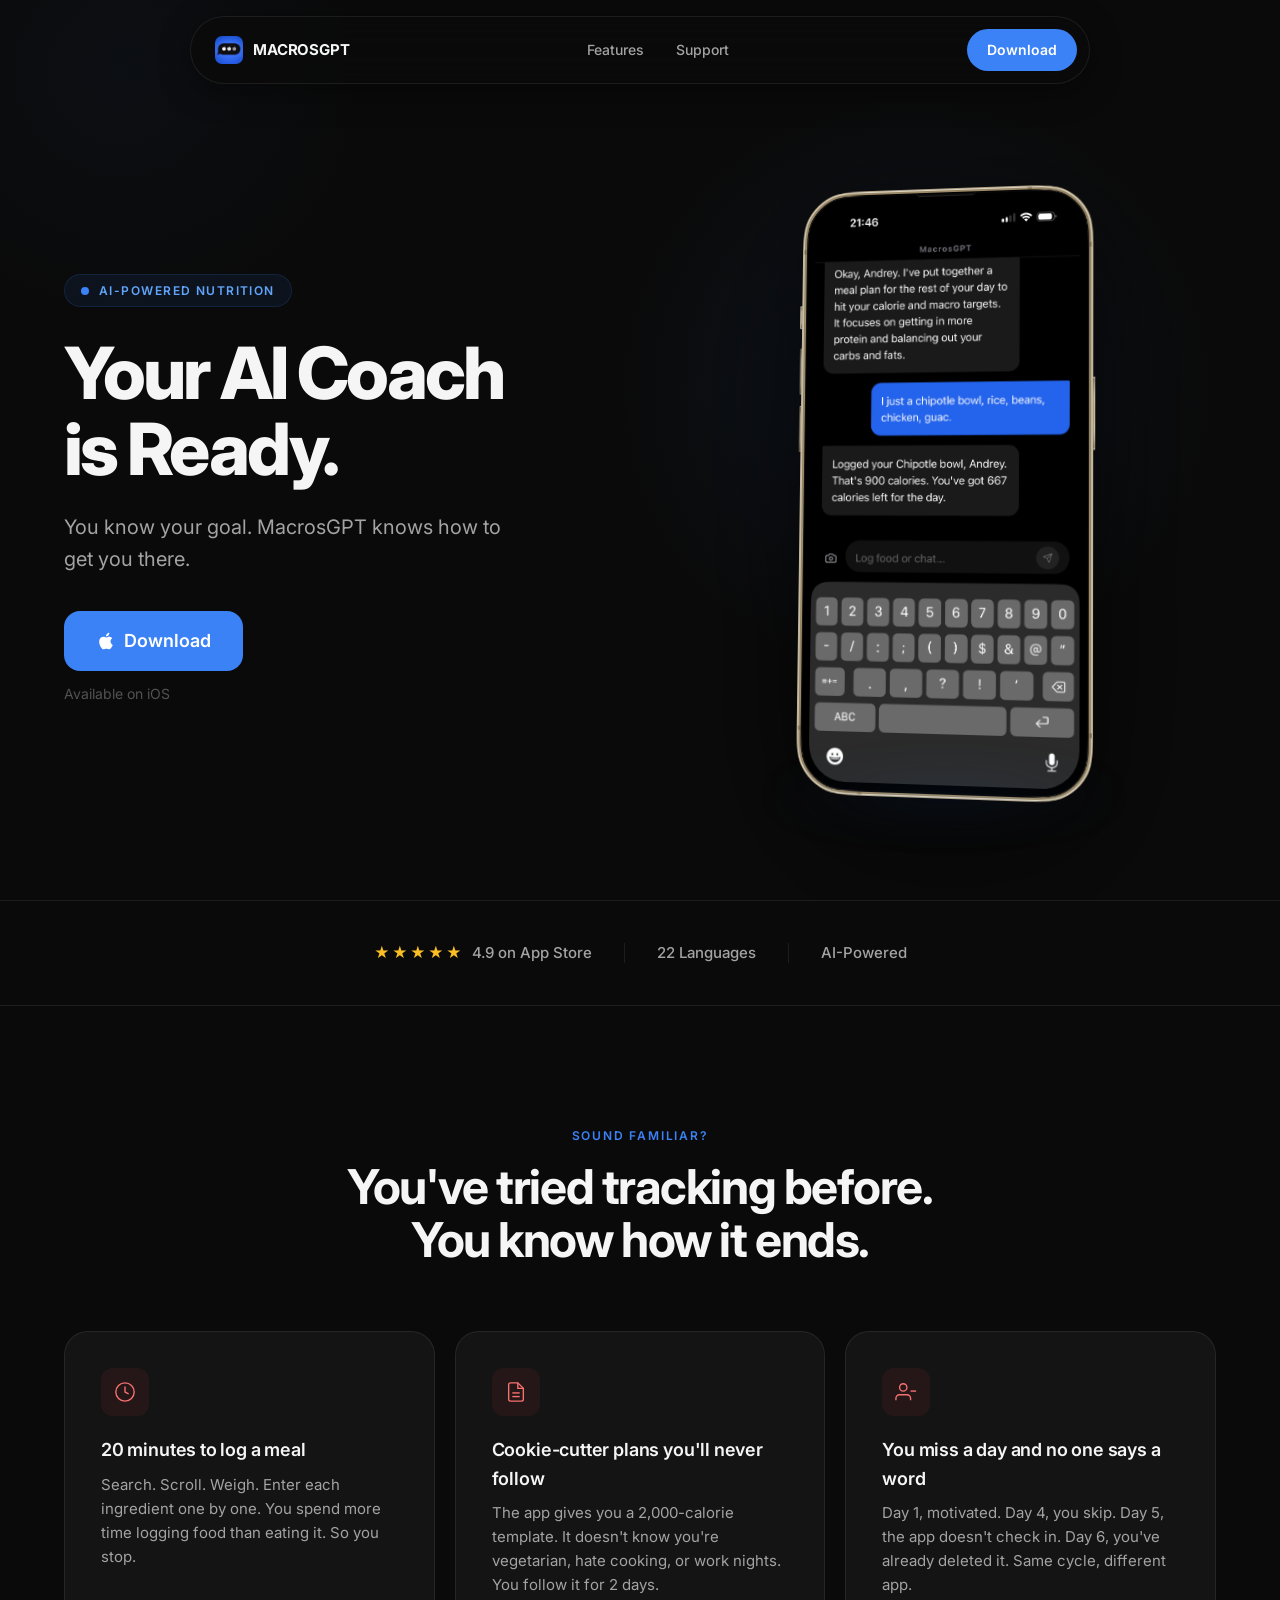
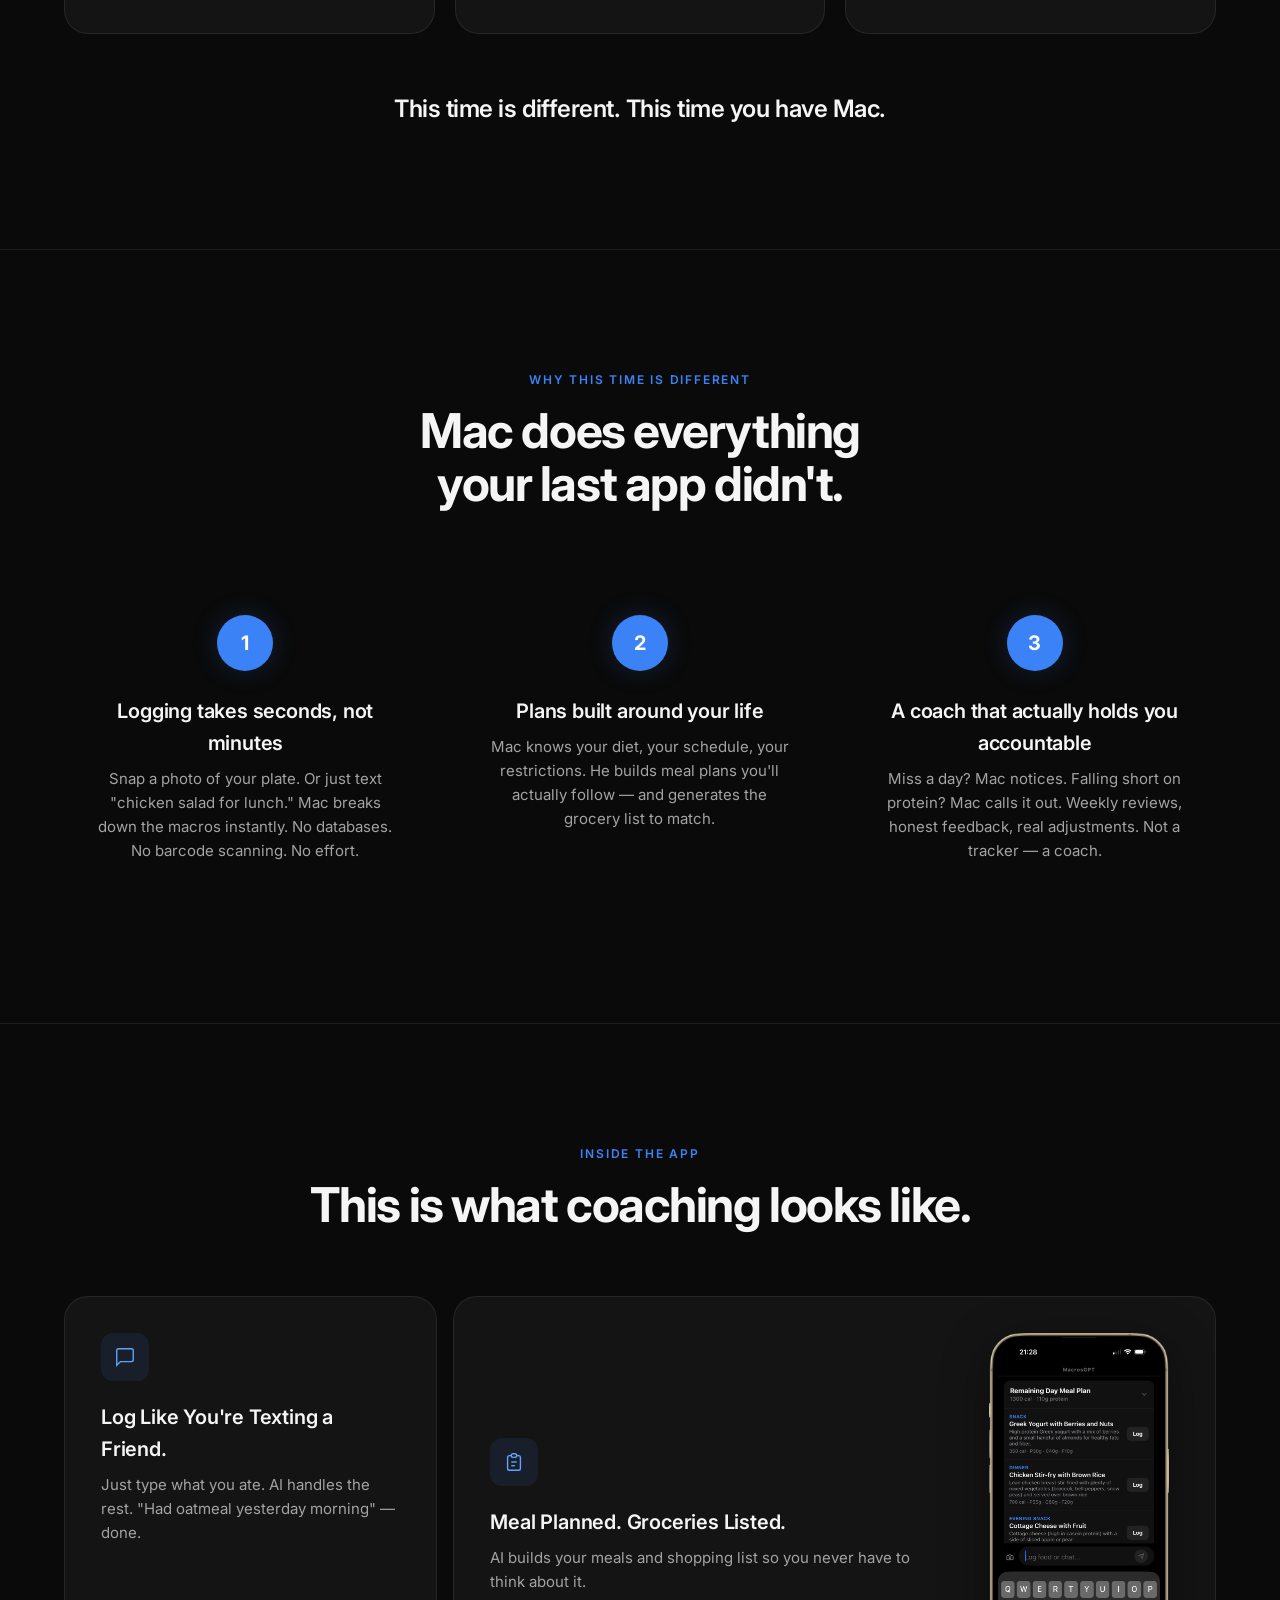
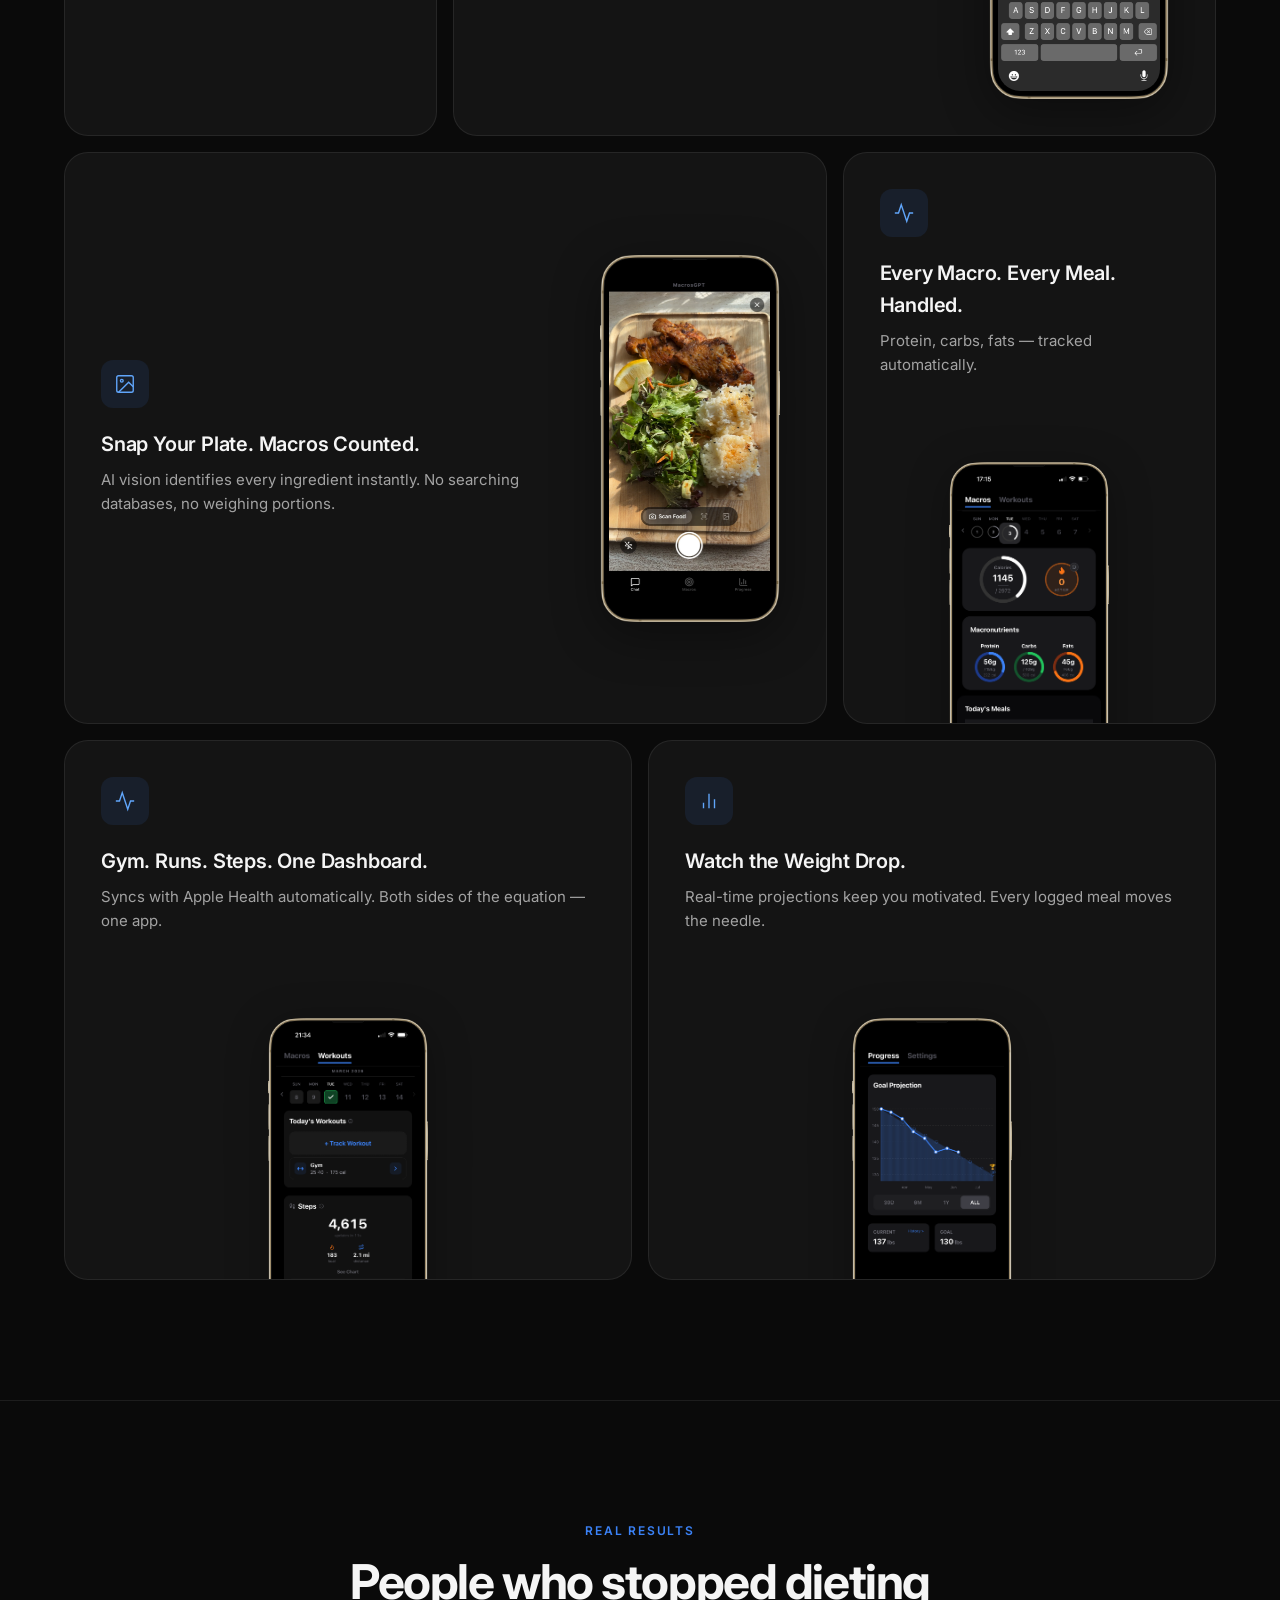
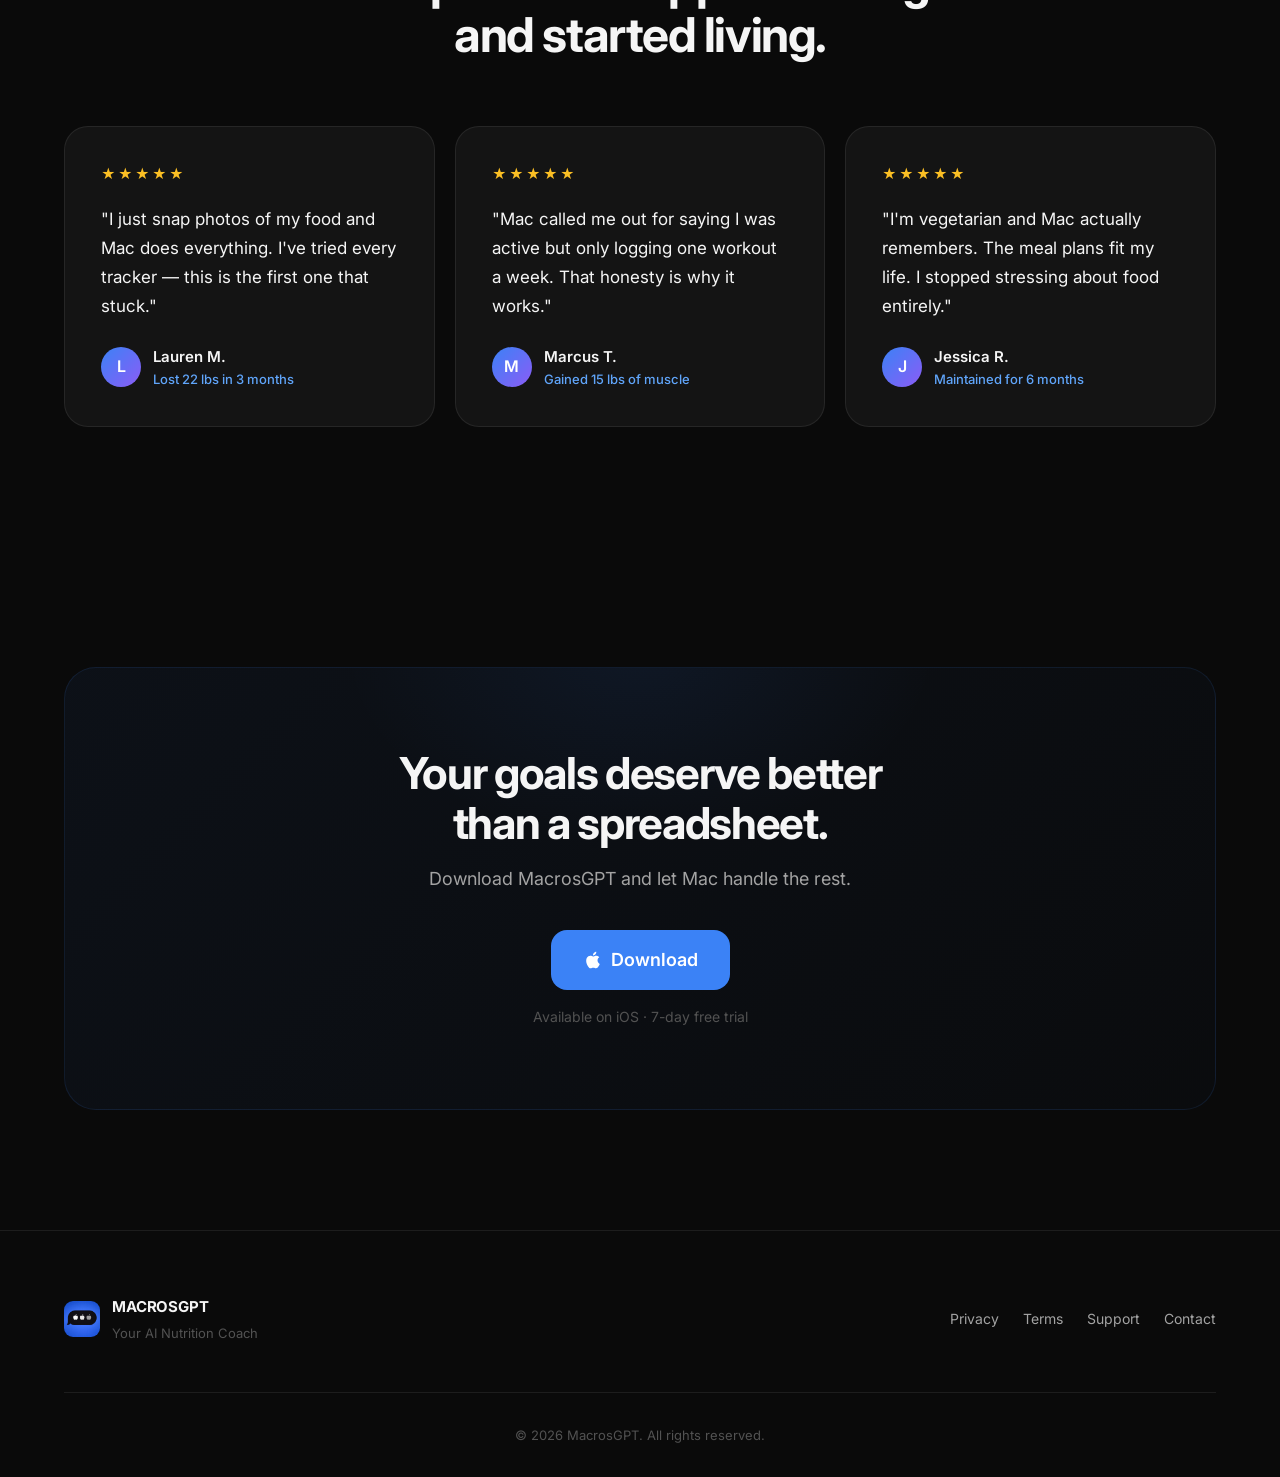
==== commit 020e20bb: "feat: add favicon, replace personal email with support@macrosgpt.app" ====
--- a/index.html
+++ b/index.html
@@ -29,6 +29,11 @@
     <meta name="apple-itunes-app" content="app-id=6756399923">
     <meta name="theme-color" content="#0a0a0a">
     <link rel="canonical" href="https://macrosgpt.app">
+
+    <!-- Favicon -->
+    <link rel="icon" type="image/png" sizes="32x32" href="/favicon-32.png">
+    <link rel="icon" type="image/png" sizes="16x16" href="/favicon-16.png">
+    <link rel="apple-touch-icon" sizes="180x180" href="/apple-touch-icon.png">
 
     <!-- Fonts -->
     <link rel="preconnect" href="https://fonts.googleapis.com">
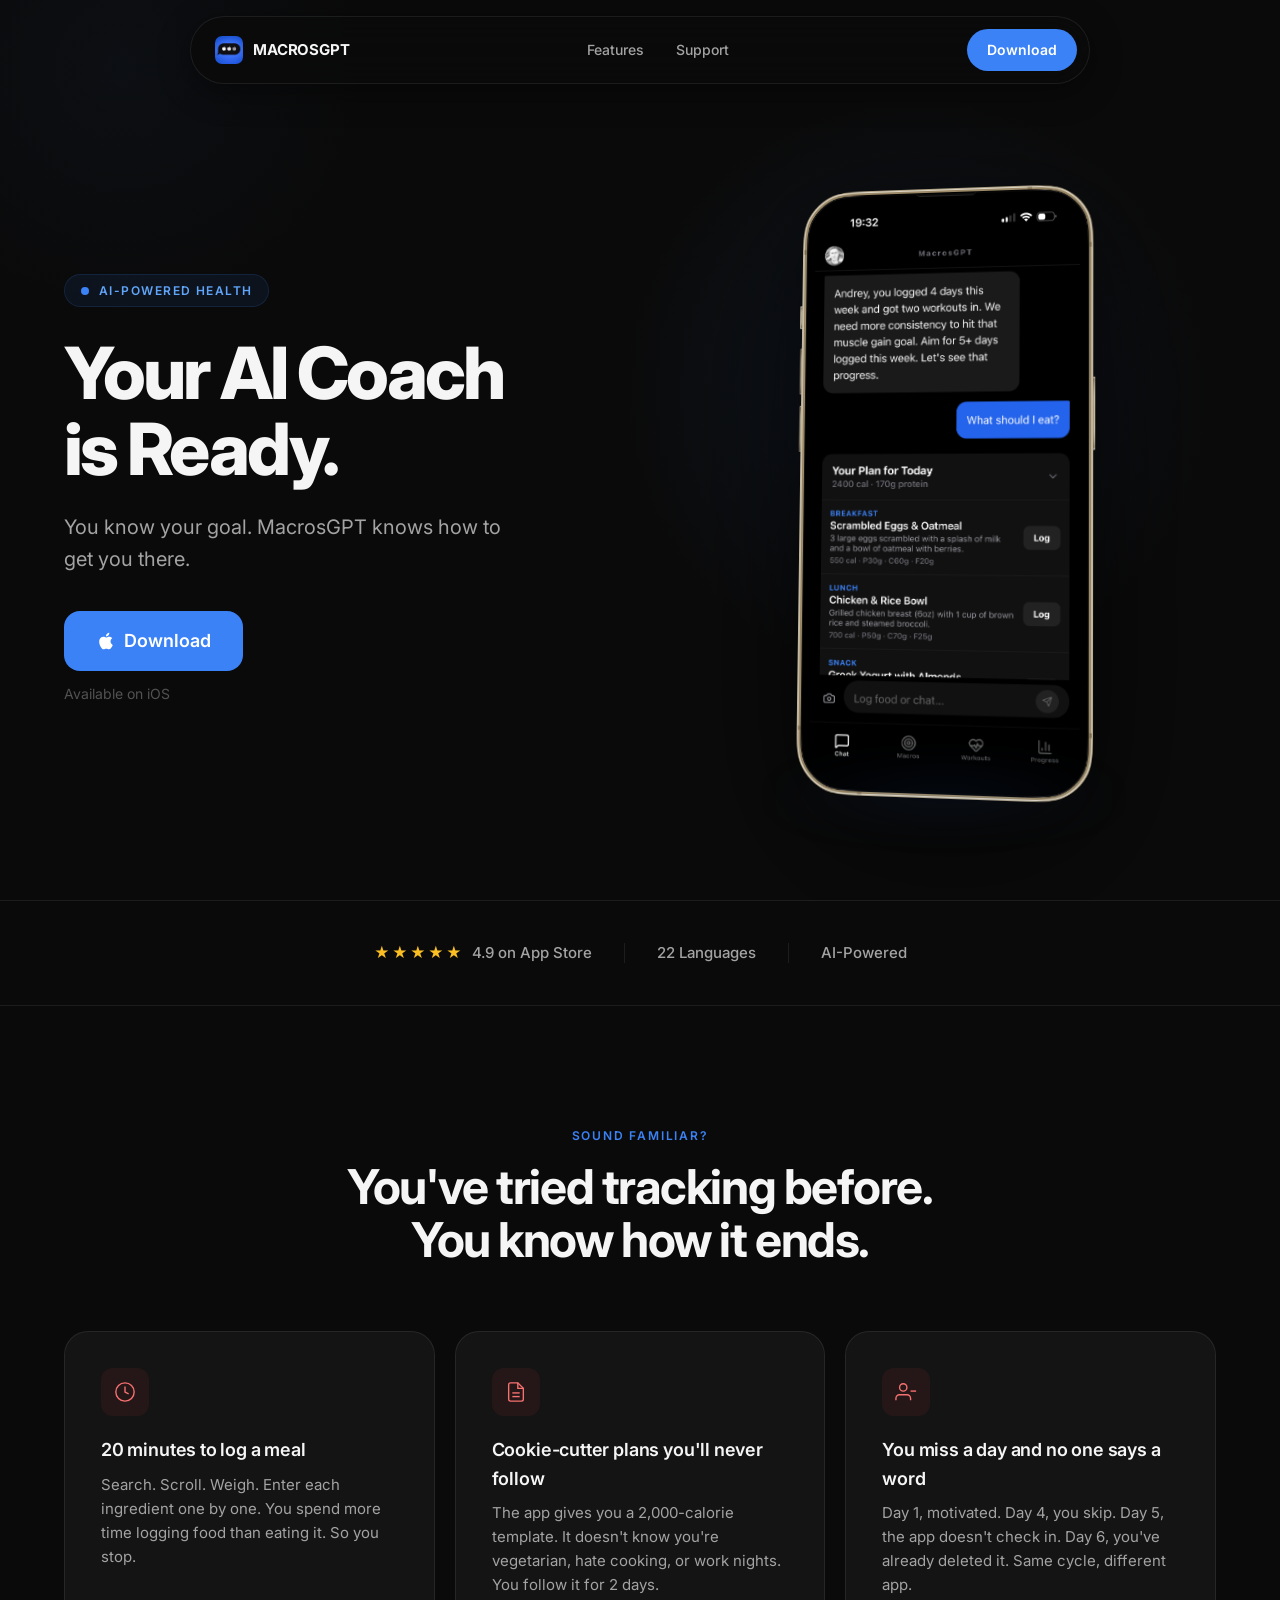
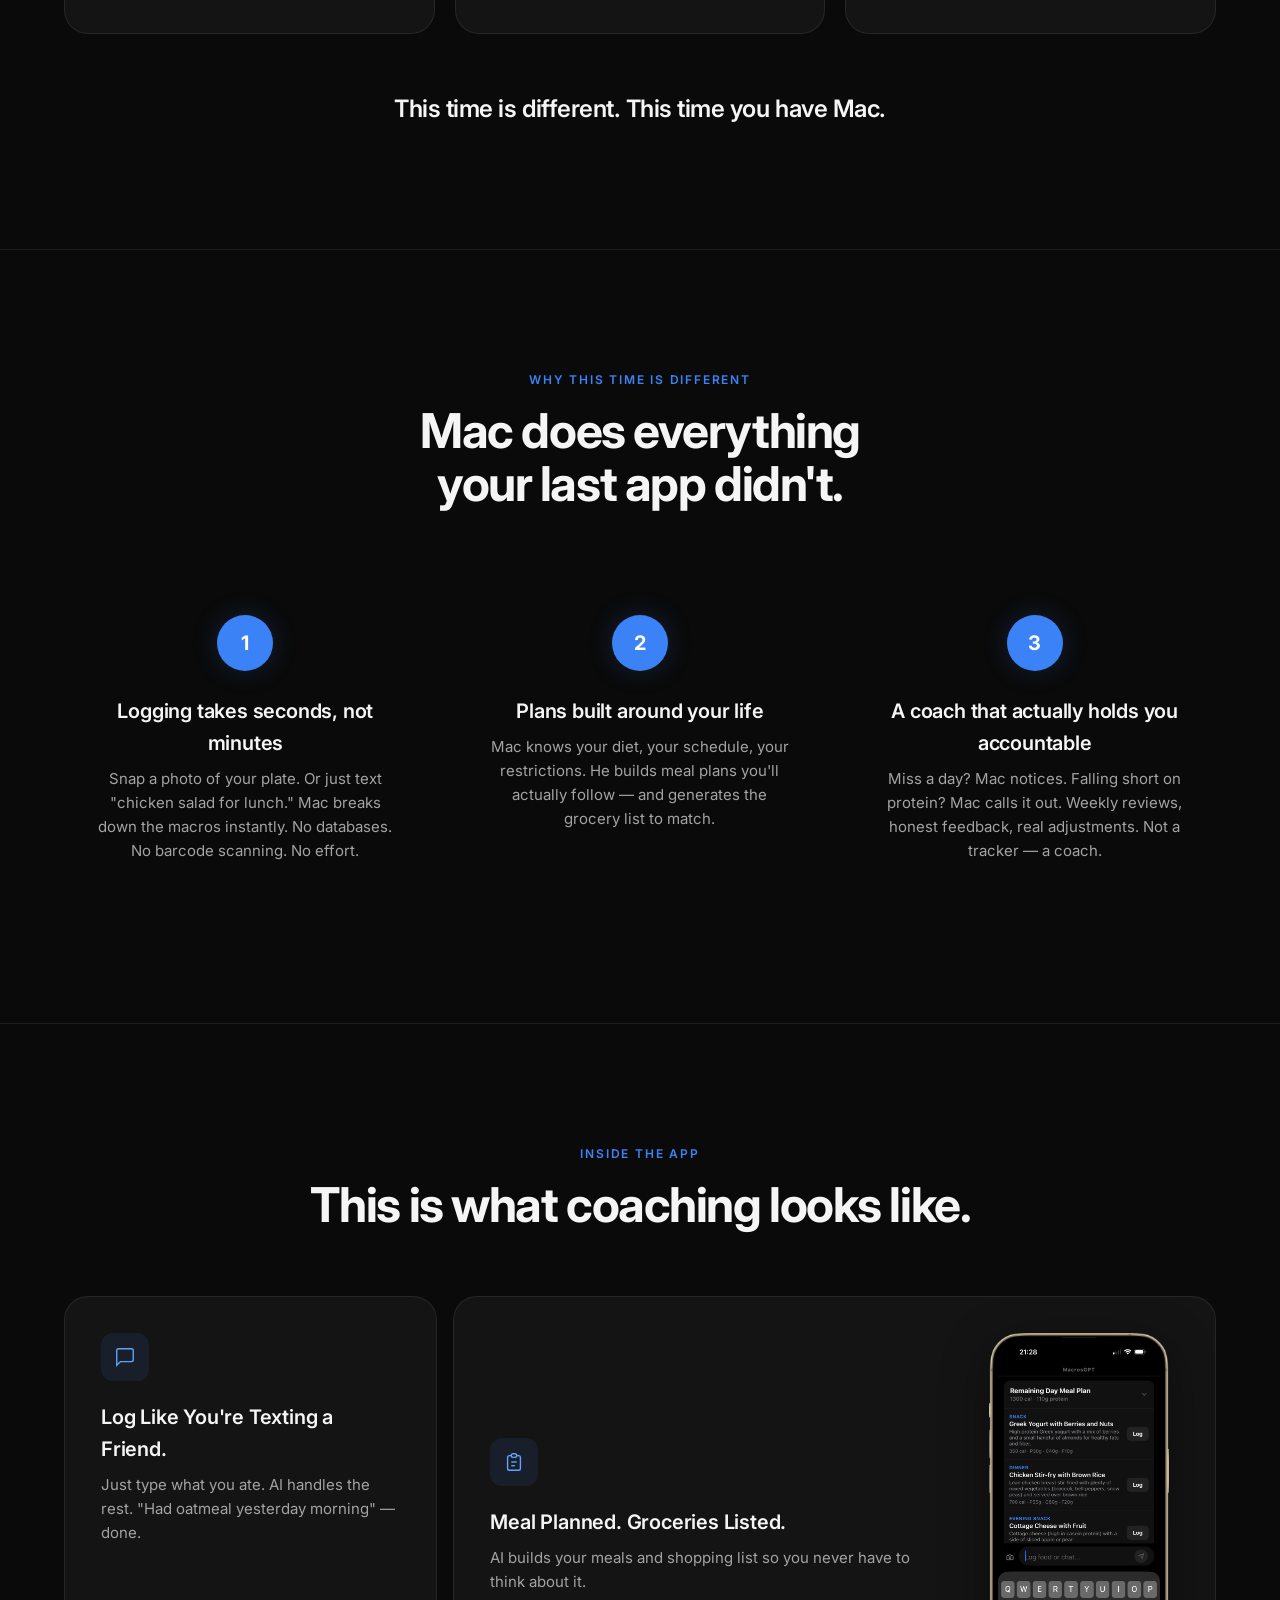
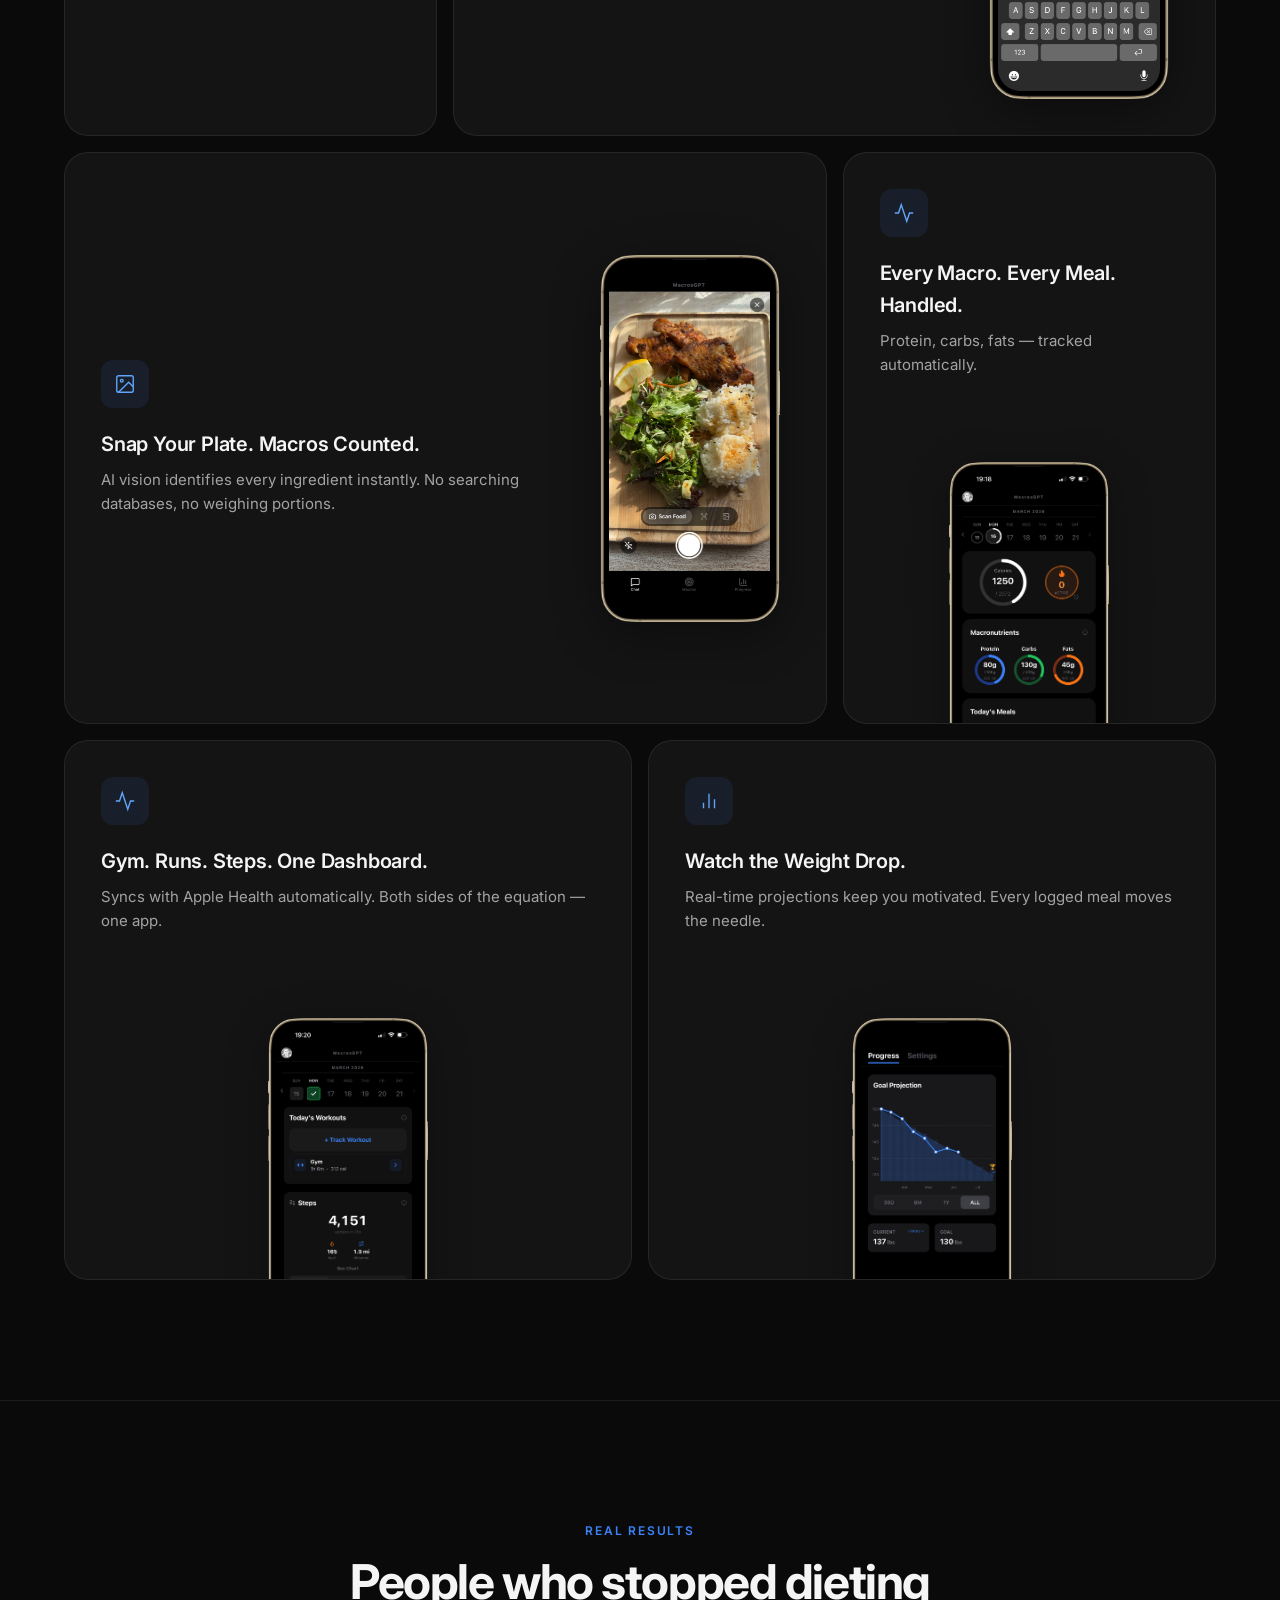
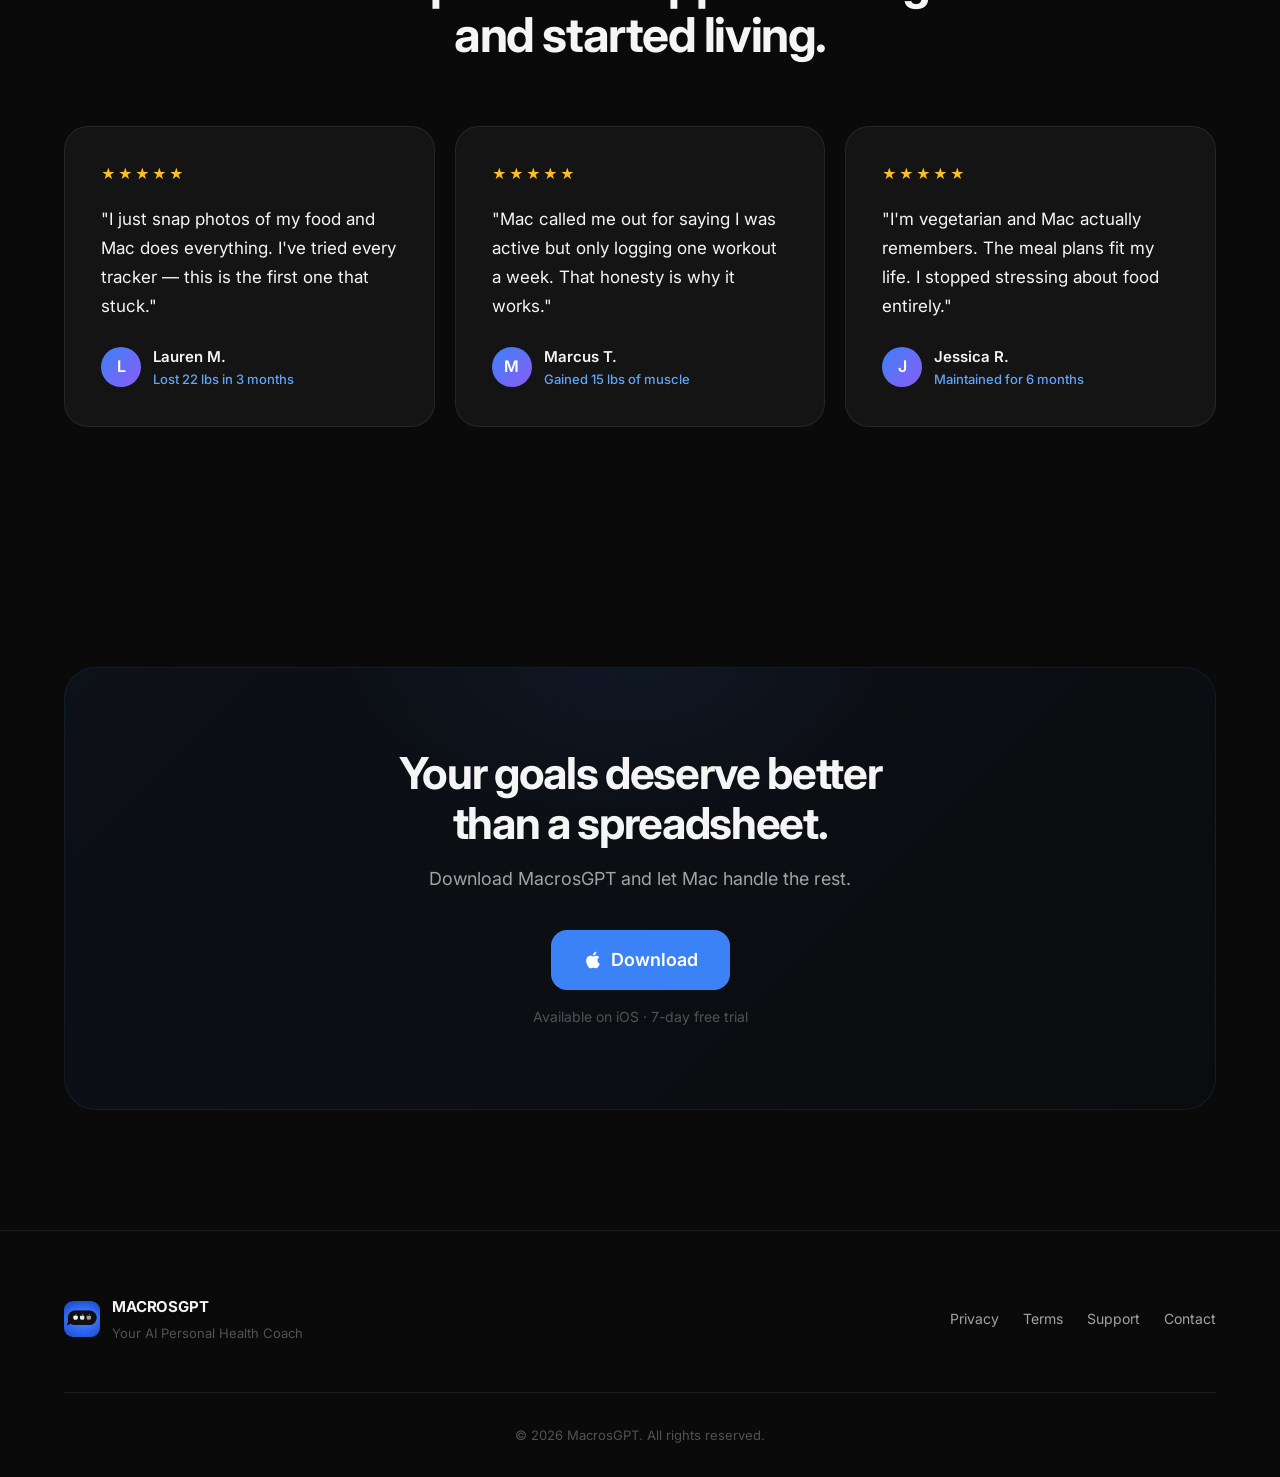
==== commit 7496b18c: "chore: update branding to "AI Personal Health Coach"" ====
--- a/index.html
+++ b/index.html
@@ -6,14 +6,14 @@
     <meta name="viewport" content="width=device-width, initial-scale=1.0">
 
     <!-- SEO -->
-    <title>MacrosGPT — Your AI Nutrition Coach</title>
+    <title>MacrosGPT — Your AI Personal Health Coach</title>
     <meta name="description"
         content="Stop counting calories. Snap a photo, chat with your AI coach Mac, and hit your macros effortlessly. Available on iOS.">
     <meta name="keywords"
         content="AI nutrition coach, macro tracker, calorie tracking app, AI food logging, meal planning app, MacrosGPT">
 
     <!-- Open Graph -->
-    <meta property="og:title" content="MacrosGPT — Your AI Nutrition Coach">
+    <meta property="og:title" content="MacrosGPT — Your AI Personal Health Coach">
     <meta property="og:description" content="Snap a photo. Chat with Mac. Hit your macros. Available on iOS.">
     <meta property="og:type" content="website">
     <meta property="og:url" content="https://macrosgpt.app">
@@ -22,7 +22,7 @@
 
     <!-- Twitter -->
     <meta name="twitter:card" content="summary_large_image">
-    <meta name="twitter:title" content="MacrosGPT — Your AI Nutrition Coach">
+    <meta name="twitter:title" content="MacrosGPT — Your AI Personal Health Coach">
     <meta name="twitter:description" content="Snap a photo. Chat with Mac. Hit your macros.">
 
     <!-- App -->
@@ -85,7 +85,7 @@
                 <div class="hero-content">
                     <div class="micro-badge fade-in">
                         <span class="pulse-dot"></span>
-                        AI-Powered Nutrition
+                        AI-Powered Health
                     </div>
                     <h1 class="hero-title fade-in">Your AI Coach<br>is Ready.</h1>
                     <p class="hero-sub fade-in">
@@ -394,7 +394,7 @@
                     <img src="assets/icon.png" alt="" class="footer-icon">
                     <div class="footer-brand-text">
                         <span class="footer-logo">MACROSGPT</span>
-                        <span class="footer-tagline">Your AI Nutrition Coach</span>
+                        <span class="footer-tagline">Your AI Personal Health Coach</span>
                     </div>
                 </div>
                 <div class="footer-links">
